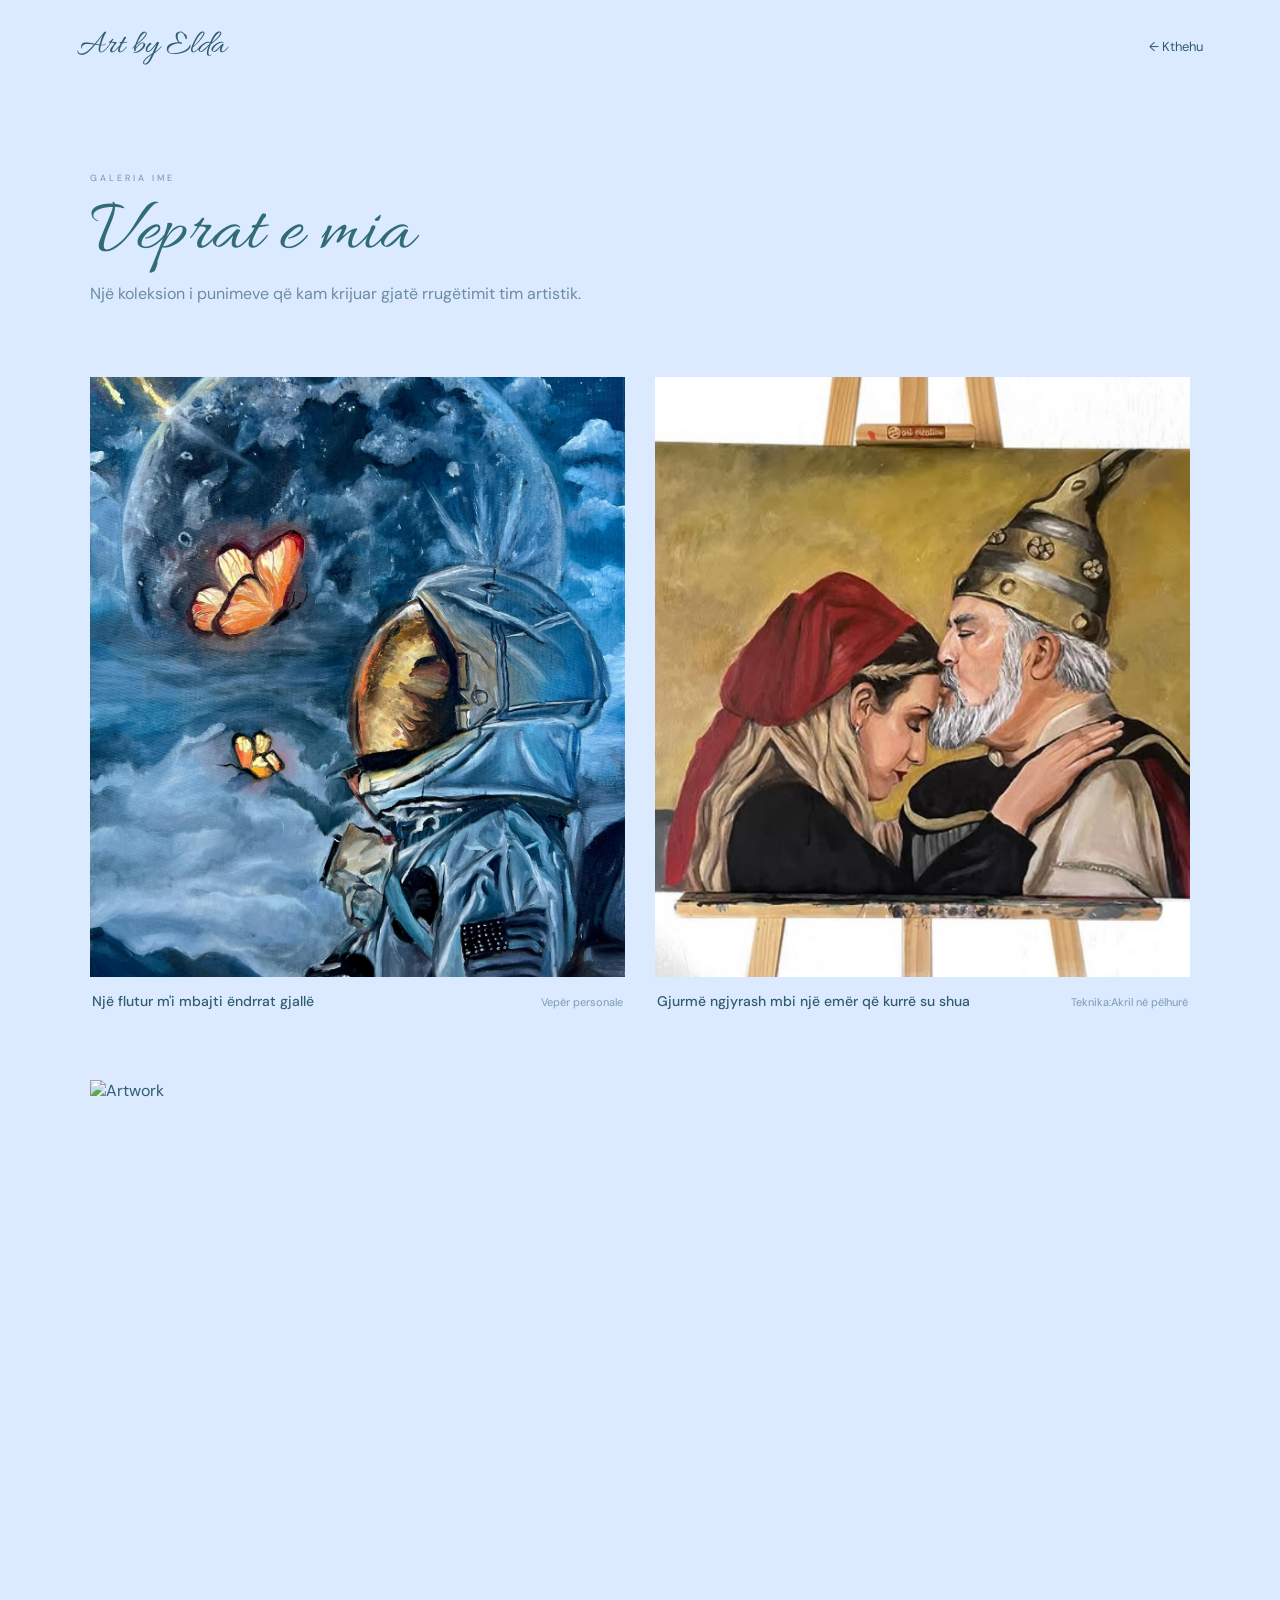
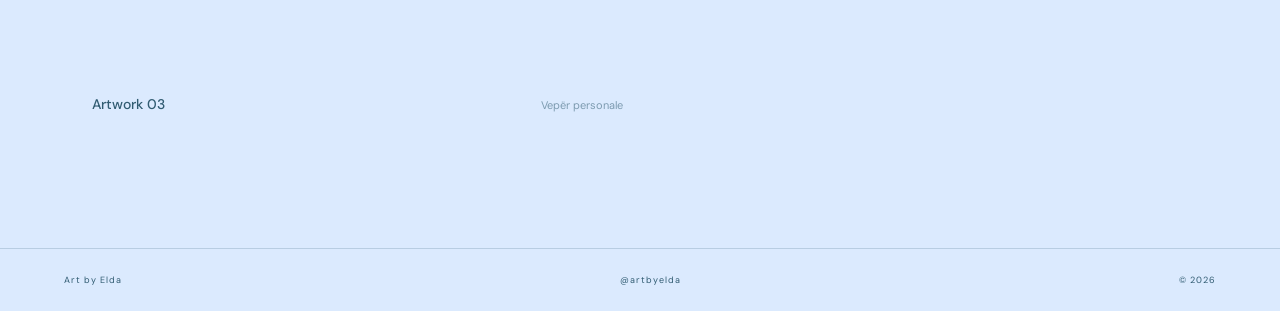
==== gallery.html @ a91b1e2b "Update gallery.html" ====
<!DOCTYPE html>
<html lang="sq">

<head>
    <meta charset="UTF-8">
    <meta name="viewport" content="width=device-width, initial-scale=1.0">

    <title>My Gallery · Art by Elda</title>

    <link rel="stylesheet" href="style.css">

    <link rel="preconnect" href="https://fonts.googleapis.com">
    <link rel="preconnect" href="https://fonts.gstatic.com" crossorigin>

    <link href="https://fonts.googleapis.com/css2?family=Allura&family=DM+Sans:wght@400;500;600&display=swap" rel="stylesheet">
</head>

<body>

<header class="gallery-header">

    <a class="brand" href="index.html">
        Art by Elda
    </a>

    <a class="back-home" href="index.html">
        ← <span data-sq="Kthehu" data-en="Back">Kthehu</span>
    </a>

</header>


<main class="my-gallery">

    <div class="gallery-intro">

        <p class="small-title"
           data-sq="Galeria ime"
           data-en="My gallery">
            Galeria ime
        </p>

        <h1>
            <span data-sq="Veprat e mia"
                  data-en="My artwork">
                Veprat e mia
            </span>
        </h1>

        <p
            data-sq="Një koleksion i punimeve që kam krijuar gjatë rrugëtimit tim artistik."
            data-en="A collection of artworks I've created throughout my artistic journey.">
            Një koleksion i punimeve që kam krijuar gjatë rrugëtimit tim artistik.
        </p>

    </div>


    <div class="gallery-grid">


        <!-- Një flutur m'i mbajti ëndrrat gjallë -->

        <div class="gallery-piece">

            <img
                src="IMG_8285.jpeg"
                alt="Artwork">

            <div class="gallery-piece-info">
                <h3> Një flutur m'i mbajti ëndrrat gjallë </h3>

                <span
                    data-sq="Teknika:Vaj në pëlhurë"
                    data-en="Technique:Oil on canvas">
                    Vepër personale
                </span>
            </div>

        </div>


        <!-- Gjurmë ngjyrash mbi një emër që kurrë su shua -->

        <div class="gallery-piece">

            <img
                src="IMG_8249.jpeg"
                alt="Artwork">

            <div class="gallery-piece-info">
                <h3>Gjurmë ngjyrash mbi një emër që kurrë su shua</h3>

                <span
                    data-sq="Teknika:Akril në Pëlhurë"
                    data-en="Technique:Acrylic on canvas">
                    Teknika:Akril në pëlhurë
                </span>
            </div>

        </div>


        <!-- GALLERY ARTWORK 3 -->

        <div class="gallery-piece">

            <img
                src="GALLERY_03.jpeg"
                alt="Artwork">

            <div class="gallery-piece-info">
                <h3>Artwork 03</h3>

                <span
                    data-sq="Vepër personale"
                    data-en="Personal artwork">
                    Vepër personale
                </span>
            </div>

        </div>


    </div>

</main>


<footer>

    <span>Art by Elda</span>

    <a
        href="https://www.instagram.com/artbyelda/"
        target="_blank"
        rel="noopener noreferrer">
        @artbyelda
    </a>

    <span>© 2026</span>

</footer>


<script src="script.js"></script>

</body>
</html>
---- style.css ----
* {
    box-sizing: border-box;
}

html {
    scroll-behavior: smooth;
}

body {
    margin: 0;
    background: #dbeafe;
    color: #315c72;
    font-family: "DM Sans", sans-serif;
}


/* TOP */

.hero {
    min-height: 100vh;
    padding: 20px 5vw;
}

.topbar {
    position: sticky;
    top: 15px;
    z-index: 20;

    display: grid;
    grid-template-columns: 1fr auto 1fr;

    align-items: center;

    padding: 10px 15px;

    background: rgba(219, 234, 254, 0.78);
    backdrop-filter: blur(15px);
}

.brand {
    color: #315c72;
    text-decoration: none;

    font-family: "Allura", cursive;
    font-size: 34px;
}

nav {
    display: flex;
    gap: 28px;
}

nav a {
    color: #315c72;
    text-decoration: none;

    text-transform: uppercase;
    font-size: 9px;
    letter-spacing: 2px;
}

.language {
    justify-self: end;

    display: flex;
    gap: 4px;

    font-size: 9px;
}

.language button {
    border: 0;
    background: none;

    color: #315c72;

    cursor: pointer;
    opacity: 0.35;
}

.language button.active {
    opacity: 1;
    font-weight: 600;
}


/* HERO */

.hero-content {
    height: calc(100vh - 70px);

    display: flex;
    flex-direction: column;

    align-items: center;
    justify-content: center;

    text-align: center;
}

.hero-content p {
    margin: 0 0 25px;

    text-transform: uppercase;
    letter-spacing: 4px;

    font-size: 9px;
    opacity: 0.6;
}

h1 {
    margin: 0;

    font-family: "Allura", cursive;
    font-weight: 400;

    font-size: clamp(90px, 16vw, 180px);
    line-height: 0.8;

    color: #316c72;
}

      .discover {
    margin-top: 50px;

    color: #315c72;
    text-decoration: none;

    text-transform: uppercase;
    letter-spacing: 2px;

    font-size: 9px;

    border-bottom: 1px solid #315c72;
    padding-bottom: 7px;

    transition: transform 0.3s ease;
}

.discover:hover {
    transform: translateX(8px);
}

    color: #315c72;
    text-decoration: none;

    text-transform: uppercase;
    letter-spacing: 2px;

    font-size: 9px;

    border-bottom: 1px solid #315c72;
    padding-bottom: 7px;
}


/* CUSTOM */

.custom {
    min-height: 70vh;

    display: flex;
    justify-content: center;
    align-items: center;

    padding: 100px 25px;

    background: #c9e3f5;

    text-align: center;
}

.custom-inner {
    max-width: 750px;
}

.small-title {
    margin: 0 0 20px;

    text-transform: uppercase;
    letter-spacing: 3px;

    font-size: 9px;

    opacity: 0.6;
}

.custom h2,
.about h2 {
    margin: 0 0 30px;

    font-size: clamp(60px, 8vw, 105px);

    font-weight: 400;
    line-height: 0.85;

    letter-spacing: -4px;
}

.custom h2 span,
.custom h2 em,
.about h2 span,
.about h2 em {
    font-family: "Allura", cursive;
    font-style: normal;
}

.custom-text {
    max-width: 500px;

    margin: auto;

    line-height: 1.8;
    font-size: 14px;

    opacity: 0.75;
}

.instagram-button {
    display: inline-block;

    margin-top: 30px;

    padding: 15px 28px;

    border-radius: 30px;

    background: #315c72;
    color: #dbeafe;

    text-decoration: none;

    text-transform: uppercase;
    letter-spacing: 2px;

    font-size: 9px;

    transition: transform 0.3s;
}

.instagram-button:hover {
    transform: translateY(-3px);
}


/* WORKS */

.works {
    padding: 130px 5vw;
}

.works-heading {
    margin-bottom: 60px;
}

.works-heading h2 {
    margin: 0;

    font-size: clamp(50px, 7vw, 85px);

    font-weight: 400;
    letter-spacing: -4px;
}

.gallery {
    display: grid;

    grid-template-columns: repeat(2, minmax(0, 1fr));

    gap: 70px 35px;
}

.art-card {
    min-width: 0;
}

.image-wrap {
    position: relative;

    width: 100%;
    height: 520px;

    display: flex;
    align-items: center;
    justify-content: center;

    overflow: hidden;

    background: rgba(255, 255, 255, 0.22);

    cursor: pointer;
}

.image-wrap img {
    width: 100%;
    height: 100%;

    object-fit: contain;

    transition: transform 0.6s ease;
}

.image-wrap:hover img {
    transform: scale(1.025);
}

.view {
    position: absolute;
    inset: 0;

    display: flex;
    align-items: center;
    justify-content: center;

    background: rgba(49, 92, 114, 0.12);

    opacity: 0;

    transition: opacity 0.3s;
}

.view span {
    padding: 12px 20px;

    background: #dbeafe;

    border-radius: 30px;

    text-transform: uppercase;
    letter-spacing: 2px;

    font-size: 9px;
}

.image-wrap:hover .view {
    opacity: 1;
}

.card-info {
    display: flex;
    justify-content: space-between;
    align-items: end;

    padding-top: 17px;
}

.card-info h3 {
    margin: 0 0 5px;

    font-size: 14px;
    font-weight: 500;
}

.card-info span {
    font-size: 13px;
}

.inquire {
    color: #315c72;

    text-decoration: none;

    text-transform: uppercase;
    letter-spacing: 2px;

    font-size: 9px;

    border-bottom: 1px solid #315c72;

    padding-bottom: 5px;
}


/* ABOUT */

.about {
    padding: 140px 10vw;

    display: grid;
    grid-template-columns: 1fr 2fr;

    gap: 80px;

    background: #c9e3f5;
}

.about h2 {
    margin-top: 0;
}

.about > div:last-child p {
    max-width: 600px;

    font-size: 15px;
    line-height: 2;

    opacity: 0.75;
}


/* CONTACT */

.contact {
    padding: 130px 25px;

    text-align: center;

    border-top: 1px solid rgba(49, 92, 114, 0.2);
}

.contact h2 {
    margin: 25px 0;

    font-family: "Allura", cursive;

    font-size: clamp(60px, 8vw, 100px);

    font-weight: 400;
}

.contact a {
    color: #315c72;

    text-decoration: none;

    text-transform: uppercase;

    letter-spacing: 2px;
    font-size: 10px;
}


/* LIGHTBOX */

.lightbox {
    position: fixed;
    inset: 0;

    z-index: 100;

    display: none;

    align-items: center;
    justify-content: center;

    padding: 50px;

    background: rgba(25, 48, 58, 0.96);
}

.lightbox.show {
    display: flex;
}

.lightbox > img {
    max-width: 90%;
    max-height: 78vh;

    object-fit: contain;
}

.close {
    position: absolute;

    top: 20px;
    right: 30px;

    border: 0;
    background: none;

    color: white;

    font-size: 42px;
    font-weight: 200;

    cursor: pointer;
}

.lightbox-info {
    position: absolute;

    bottom: 25px;
    left: 5vw;
    right: 5vw;

    display: flex;
    justify-content: space-between;
    align-items: end;

    color: white;
}

.lightbox-info h3 {
    margin: 0 0 5px;

    font-size: 15px;
    font-weight: 400;
}

.lightbox-info span {
    font-size: 13px;
    opacity: 0.7;
}

.lightbox-info a {
    color: white;

    text-decoration: none;

    text-transform: uppercase;
    letter-spacing: 2px;

    font-size: 9px;

    border-bottom: 1px solid white;

    padding-bottom: 7px;
}


/* FOOTER */

footer {
    padding: 25px 5vw;

    display: flex;
    justify-content: space-between;

    border-top: 1px solid rgba(49, 92, 114, 0.2);

    font-size: 9px;
    letter-spacing: 1px;
}

footer a {
    color: #315c72;
    text-decoration: none;
}


/* MOBILE */

@media (max-width: 700px) {

    .hero {
        padding: 15px 20px;
    }

    .topbar {
        grid-template-columns: 1fr auto;
    }

    nav {
        display: none;
    }

    .brand {
        font-size: 30px;
    }

    .hero-content {
        height: calc(100vh - 60px);
    }

    h1 {
        font-size: 90px;
    }

    .custom {
        min-height: 65vh;
    }

    .works {
        padding: 100px 20px;
    }

    .gallery {
        grid-template-columns: repeat(2, minmax(0, 1fr));

        gap: 40px 12px;
    }

    .image-wrap {
        height: 300px;
    }

    .card-info {
        display: block;
    }

    .inquire {
        display: inline-block;
        margin-top: 12px;
    }

    .about {
        display: block;

        padding: 100px 25px;
    }

    .about-label {
        margin-bottom: 50px;
    }

    .lightbox {
        padding: 20px;
    }

    .lightbox > img {
        max-width: 100%;
        max-height: 72vh;
    }

    .lightbox-info {
        left: 20px;
        right: 20px;
        bottom: 20px;
    }

    footer {
        flex-direction: column;

        align-items: center;

        gap: 12px;
    }
}
/* =========================
   CUSTOM ART PAGE
========================= */

.custom-page {
    min-height: 100vh;
}

.custom-header {
    position: sticky;
    top: 15px;
    z-index: 30;

    margin: 15px 5vw;

    display: flex;
    justify-content: space-between;
    align-items: center;

    padding: 10px 15px;

    background: rgba(219, 234, 254, 0.8);
    backdrop-filter: blur(15px);
}

.custom-hero {
    min-height: 80vh;

    display: flex;
    flex-direction: column;
    justify-content: center;
    align-items: center;

    text-align: center;

    padding: 80px 25px;
}

.custom-hero h1 {
    font-size: clamp(65px, 10vw, 130px);
    line-height: 0.85;
}

.custom-hero h1 span,
.custom-hero h1 em {
    font-family: "Allura", cursive;
    font-style: normal;
    font-weight: 400;
}

.info-section {
    padding: 120px 10vw;

    border-top: 1px solid rgba(49, 92, 114, 0.18);
}

.section-title {
    display: flex;
    align-items: baseline;
    gap: 25px;

    margin-bottom: 65px;
}

.section-title span {
    font-size: 9px;
    letter-spacing: 2px;
    opacity: 0.5;
}

.section-title h2 {
    margin: 0;

    font-family: "Allura", cursive;
    font-size: clamp(55px, 7vw, 90px);
    font-weight: 400;
}

.techniques {
    display: grid;
    grid-template-columns: repeat(3, 1fr);
    gap: 25px;
}

.technique {
    padding: 35px;

    border: 1px solid rgba(49, 92, 114, 0.2);

    transition: transform 0.3s ease,
                background 0.3s ease;
}

.technique:hover {
    transform: translateY(-5px);
    background: rgba(255, 255, 255, 0.2);
}

.technique h3 {
    margin: 0 0 15px;

    font-size: 15px;
    font-weight: 500;
}

.technique p {
    margin: 0;

    font-size: 13px;
    opacity: 0.65;
}

.dimension-list {
    max-width: 900px;
}

.dimension-list div {
    display: flex;
    justify-content: space-between;
    align-items: center;

    padding: 25px 0;

    border-bottom: 1px solid rgba(49, 92, 114, 0.2);
}

.dimension-list span {
    font-size: 13px;
}

.dimension-list strong {
    font-size: 13px;
    font-weight: 500;
}

.order-section {
    min-height: 65vh;

    display: flex;
    flex-direction: column;

    align-items: center;
    justify-content: center;

    text-align: center;

    padding: 100px 25px;

    background: #c9e3f5;
}

.order-section h2 {
    margin: 0 0 25px;

    font-family: "Allura", cursive;

    font-size: clamp(60px, 8vw, 105px);

    font-weight: 400;
}

.order-section > p:not(.small-title) {
    max-width: 550px;

    line-height: 1.8;

    font-size: 14px;

    opacity: 0.7;
}

.thank-you {
    padding: 100px 25px;

    text-align: center;
}

.thank-you h2 {
    margin: 0 0 20px;

    font-family: "Allura", cursive;

    font-size: 70px;
    font-weight: 400;
}

.thank-you a {
    color: #315c72;

    text-decoration: none;

    font-size: 10px;

    text-transform: uppercase;
    letter-spacing: 2px;
}


/* MOBILE */

@media (max-width: 700px) {

    .custom-header {
        margin: 10px 15px;
    }

    .custom-hero {
        min-height: 75vh;
    }

    .custom-hero h1 {
        font-size: 70px;
    }

    .info-section {
        padding: 90px 25px;
    }

    .techniques {
        grid-template-columns: 1fr;
        gap: 15px;
    }

    .technique {
        padding: 28px;
    }

    .section-title {
        margin-bottom: 45px;
    }

    .dimension-list div {
        align-items: flex-start;
        flex-direction: column;
        gap: 8px;
    }

    .order-section {
        min-height: 60vh;
    }

    .thank-you h2 {
        font-size: 60px;
    }
}
.custom-options {
    width: 100%;
    max-width: 900px;
    display: grid;
    grid-template-columns: repeat(3, 1fr);
    gap: 15px;
    margin: 45px 0 30px;
}

.custom-option {
    padding: 25px 15px;
    border-top: 1px solid rgba(49, 92, 114, 0.3);
    border-bottom: 1px solid rgba(49, 92, 114, 0.3);
}

.custom-option h3 {
    margin: 0 0 10px;
    font-size: 14px;
    font-weight: 500;
}

.custom-option p {
    margin: 0;
    font-size: 12px;
    opacity: 0.65;
}

.order-note {
    max-width: 550px;
    font-size: 12px;
    line-height: 1.8;
    opacity: 0.65;
}

@media (max-width: 700px) {
    .custom-options {
        grid-template-columns: 1fr;
        gap: 0;
    }
}
/* MY GALLERY PAGE */

.gallery-header {
    display: flex;
    justify-content: space-between;
    align-items: center;

    padding: 25px 6%;
}

.back-home {
    text-decoration: none;
    color: inherit;
    font-size: 13px;
}


.my-gallery {
    padding: 80px 7% 120px;
}

.gallery-intro {
    max-width: 650px;
    margin-bottom: 70px;
}

.gallery-intro h1 {
    font-family: "Allura", cursive;
    font-size: 75px;
    font-weight: 400;
    margin: 10px 0;
}

.gallery-intro p:last-child {
    max-width: 500px;
    line-height: 1.7;
    opacity: 0.65;
}


.gallery-grid {
    display: grid;
    grid-template-columns: repeat(2, 1fr);
    gap: 55px 30px;
}

.gallery-piece {
    overflow: hidden;
}

.gallery-piece img {
    width: 100%;
    height: 600px;
    object-fit: cover;

    display: block;

    transition: transform 0.5s ease;
}

.gallery-piece:hover img {
    transform: scale(1.025);
}

.gallery-piece-info {
    display: flex;
    justify-content: space-between;
    align-items: baseline;

    padding: 15px 2px;
}

.gallery-piece-info h3 {
    margin: 0;
    font-size: 14px;
    font-weight: 500;
}

.gallery-piece-info span {
    font-size: 11px;
    opacity: 0.55;
}


/* MY GALLERY BUTTON */

.gallery-link {
    text-align: center;
    padding: 100px 20px;
}

.gallery-link h2 {
    font-family: "Allura", cursive;
    font-size: 65px;
    font-weight: 400;
    margin: 5px 0 10px;
}

.gallery-link p:not(.small-title) {
    opacity: 0.6;
    margin-bottom: 30px;
}

.gallery-button {
    display: inline-block;

    padding: 13px 25px;

    border: 1px solid currentColor;

    color: inherit;
    text-decoration: none;

    font-size: 12px;

    transition: all 0.3s ease;
}

.gallery-button:hover {
    transform: translateY(-3px);
}


/* MOBILE */

@media (max-width: 700px) {

    .my-gallery {
        padding: 60px 6% 80px;
    }

    .gallery-intro h1 {
        font-size: 58px;
    }

    .gallery-grid {
        grid-template-columns: 1fr;
        gap: 45px;
    }

    .gallery-piece img {
        height: 500px;
    }

    .gallery-link h2 {
        font-size: 55px;
    }
}
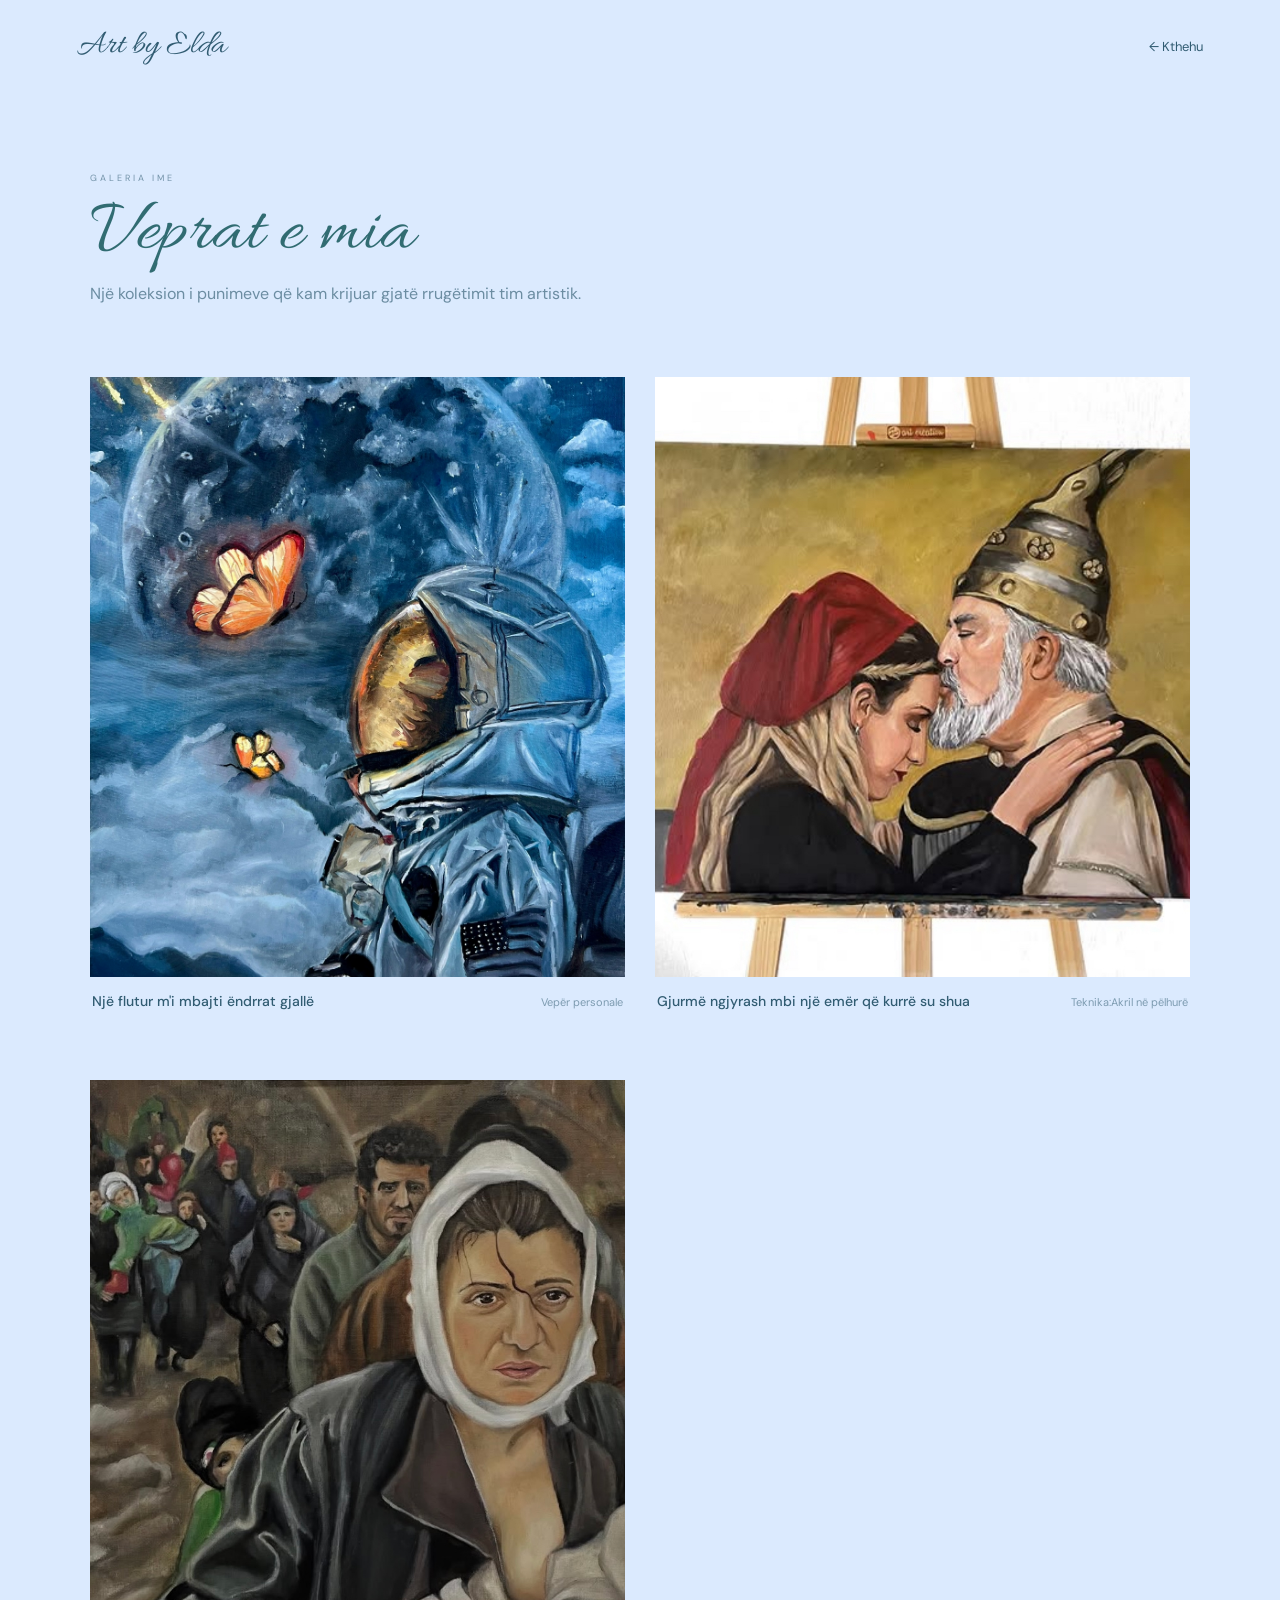
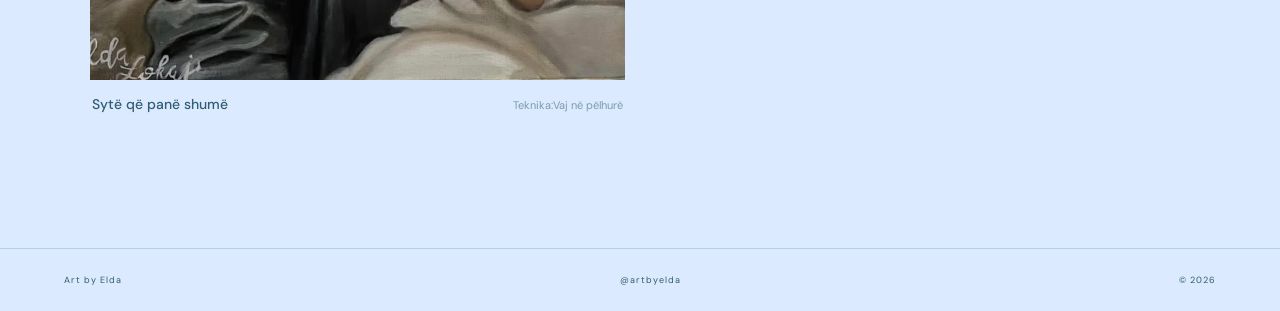
==== commit f2ede356: "Update gallery.html" ====
--- a/gallery.html
+++ b/gallery.html
@@ -101,21 +101,21 @@
         </div>
 
 
-        <!-- GALLERY ARTWORK 3 -->
+        <!-- Sytë që panë shumë -->
 
         <div class="gallery-piece">
 
             <img
-                src="GALLERY_03.jpeg"
+                src="IMG_8251.jpeg"
                 alt="Artwork">
 
             <div class="gallery-piece-info">
-                <h3>Artwork 03</h3>
+                <h3>Sytë që panë shumë</h3>
 
                 <span
-                    data-sq="Vepër personale"
-                    data-en="Personal artwork">
-                    Vepër personale
+                    data-sq="Teknika:Vaj në pëlhurë"
+                    data-en="Technique:Oil in canvas">
+                    Teknika:Vaj në pëlhurë
                 </span>
             </div>
 
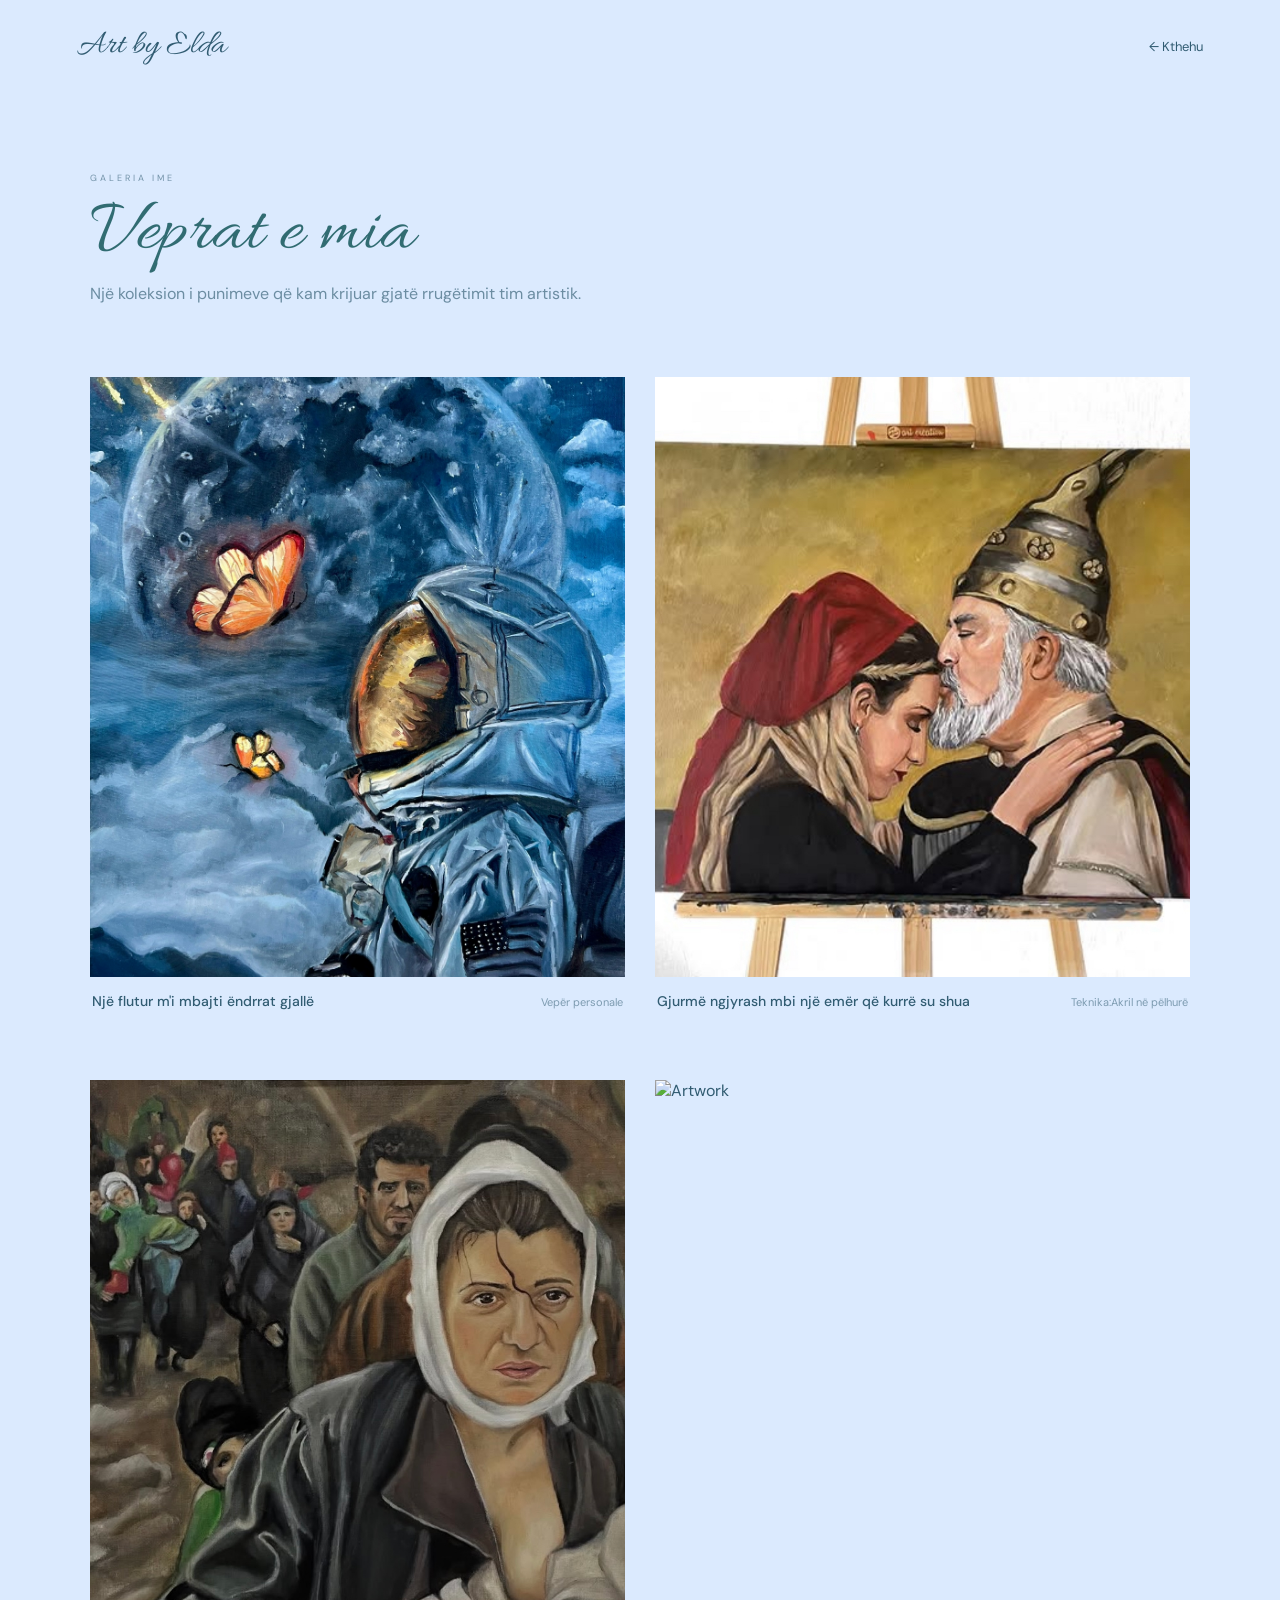
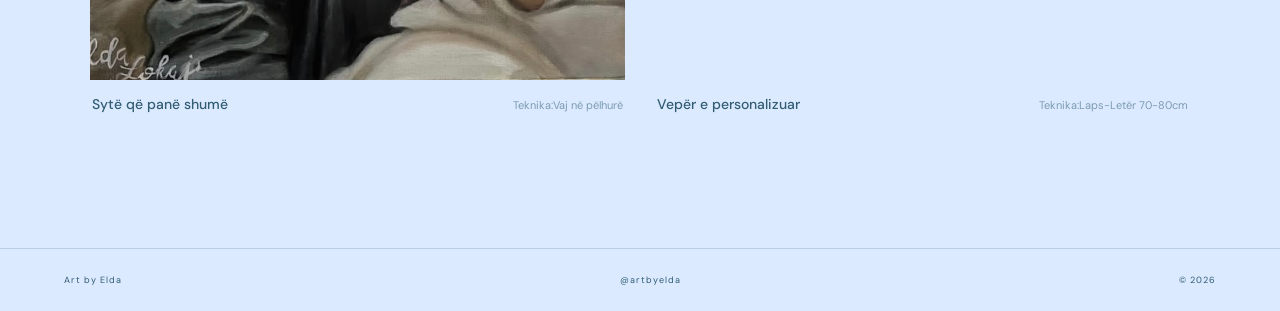
==== commit d0abe82e: "Update gallery.html" ====
--- a/gallery.html
+++ b/gallery.html
@@ -118,11 +118,30 @@
                     Teknika:Vaj në pëlhurë
                 </span>
             </div>
+    
+        </div>
+            <!-- Vepër e personalizuar -->
 
+        <div class="gallery-piece">
+
+            <img
+                src="5A969CB-6167-4909-8EE0-1D4D3ED34751.jpeg"
+                alt="Artwork">
+
+            <div class="gallery-piece-info">
+                <h3>Vepër e personalizuar</h3>
+
+                <span
+                    data-sq="Teknika:Laps-Letër 70-80cm"
+                    data-en="Technique:Pencil 70-80cm">
+                    Teknika:Laps-Letër
+                            70-80cm
+                </span>
+            </div>
         </div>
 
 
-    </div>
+
 
 </main>
 
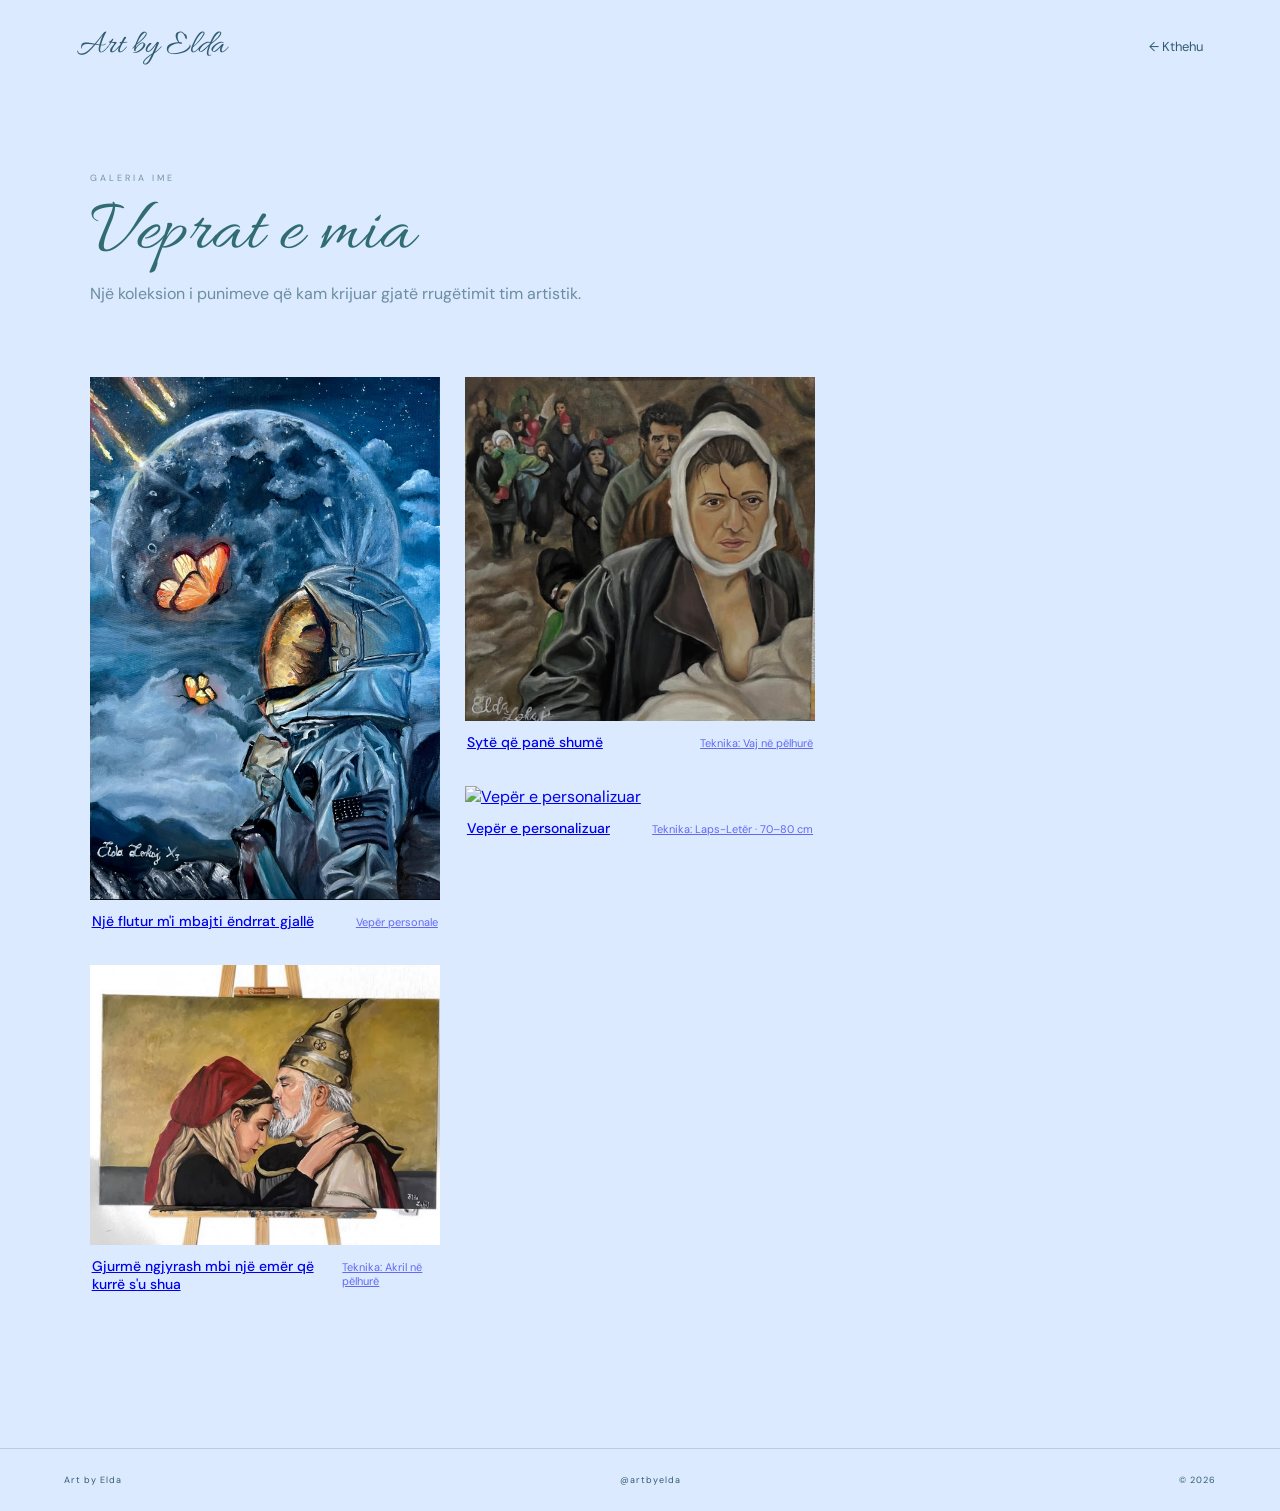
==== commit 29a34f0f: "Update gallery.html" ====
--- a/gallery.html
+++ b/gallery.html
@@ -61,84 +61,98 @@
 
         <!-- Një flutur m'i mbajti ëndrrat gjallë -->
 
-        <div class="gallery-piece">
+       <a class="gallery-piece" href="IMG_8285.jpeg" target="_blank">
 
-            <img
-                src="IMG_8285.jpeg"
-                alt="Artwork">
+    <img
+        src="IMG_8285.jpeg"
+        alt="Një flutur m'i mbajti ëndrrat gjallë">
 
-            <div class="gallery-piece-info">
-                <h3> Një flutur m'i mbajti ëndrrat gjallë </h3>
+    <div class="gallery-piece-info">
 
-                <span
-                    data-sq="Teknika:Vaj në pëlhurë"
-                    data-en="Technique:Oil on canvas">
-                    Vepër personale
-                </span>
-            </div>
+        <h3>Një flutur m'i mbajti ëndrrat gjallë</h3>
 
-        </div>
+        <span
+            data-sq="Teknika: Vaj në pëlhurë"
+            data-en="Technique: Oil on canvas">
+            Vepër personale
+        </span>
+
+    </div>
+
+</a>
 
 
         <!-- Gjurmë ngjyrash mbi një emër që kurrë su shua -->
 
-        <div class="gallery-piece">
+      <a class="gallery-piece" href="IMG_8249.jpeg" target="_blank">
 
-            <img
-                src="IMG_8249.jpeg"
-                alt="Artwork">
+    <img
+        src="IMG_8249.jpeg"
+        alt="Gjurmë ngjyrash mbi një emër që kurrë s'u shua">
 
-            <div class="gallery-piece-info">
-                <h3>Gjurmë ngjyrash mbi një emër që kurrë su shua</h3>
+    <div class="gallery-piece-info">
 
-                <span
-                    data-sq="Teknika:Akril në Pëlhurë"
-                    data-en="Technique:Acrylic on canvas">
-                    Teknika:Akril në pëlhurë
-                </span>
-            </div>
+        <h3>Gjurmë ngjyrash mbi një emër që kurrë s'u shua</h3>
 
-        </div>
+        <span
+            data-sq="Teknika: Akril në pëlhurë"
+            data-en="Technique: Acrylic on canvas">
+            Teknika: Akril në pëlhurë
+        </span>
+
+    </div>
+
+</a>
 
 
         <!-- Sytë që panë shumë -->
 
-        <div class="gallery-piece">
+        <a class="gallery-piece"
+   href="IMG_8251.jpeg"
+   target="_blank"
+   rel="noopener noreferrer">
 
-            <img
-                src="IMG_8251.jpeg"
-                alt="Artwork">
+    <img
+        src="IMG_8251.jpeg"
+        alt="Sytë që panë shumë">
 
-            <div class="gallery-piece-info">
-                <h3>Sytë që panë shumë</h3>
+    <div class="gallery-piece-info">
 
-                <span
-                    data-sq="Teknika:Vaj në pëlhurë"
-                    data-en="Technique:Oil in canvas">
-                    Teknika:Vaj në pëlhurë
-                </span>
-            </div>
-    
-        </div>
+        <h3>Sytë që panë shumë</h3>
+
+        <span
+            data-sq="Teknika: Vaj në pëlhurë"
+            data-en="Technique: Oil on canvas">
+            Teknika: Vaj në pëlhurë
+        </span>
+
+    </div>
+
+</a>
             <!-- Vepër e personalizuar -->
 
-        <div class="gallery-piece">
+      <a class="gallery-piece"
+   href="5A969CB-6167-4909-8EE0-1D4D3ED34751.jpeg"
+   target="_blank"
+   rel="noopener noreferrer">
 
-            <img
-                src="5A969CB-6167-4909-8EE0-1D4D3ED34751.jpeg"
-                alt="Artwork">
+    <img
+        src="5A969CB-6167-4909-8EE0-1D4D3ED34751.jpeg"
+        alt="Vepër e personalizuar">
 
-            <div class="gallery-piece-info">
-                <h3>Vepër e personalizuar</h3>
+    <div class="gallery-piece-info">
 
-                <span
-                    data-sq="Teknika:Laps-Letër 70-80cm"
-                    data-en="Technique:Pencil 70-80cm">
-                    Teknika:Laps-Letër
-                            70-80cm
-                </span>
-            </div>
-        </div>
+        <h3>Vepër e personalizuar</h3>
+
+        <span
+            data-sq="Teknika: Laps-Letër · 70–80 cm"
+            data-en="Technique: Pencil on paper · 70–80 cm">
+            Teknika: Laps-Letër · 70–80 cm
+        </span>
+
+    </div>
+
+</a>
 
 
 
--- a/style.css
+++ b/style.css
@@ -911,13 +911,14 @@
         gap: 0;
     }
 }
-/* MY GALLERY PAGE */
+/* =========================
+   MY GALLERY PAGE
+========================= */
 
 .gallery-header {
     display: flex;
     justify-content: space-between;
     align-items: center;
-
     padding: 25px 6%;
 }
 
@@ -926,7 +927,6 @@
     color: inherit;
     font-size: 13px;
 }
-
 
 .my-gallery {
     padding: 80px 7% 120px;
@@ -951,36 +951,38 @@
 }
 
 
+/* GALLERY */
+
 .gallery-grid {
-    display: grid;
-    grid-template-columns: repeat(2, 1fr);
-    gap: 55px 30px;
+    column-count: 3;
+    column-gap: 25px;
 }
 
 .gallery-piece {
-    overflow: hidden;
+    width: 100%;
+    display: inline-block;
+    break-inside: avoid;
+    margin-bottom: 30px;
 }
 
 .gallery-piece img {
+    display: block;
     width: 100%;
-    height: 600px;
-    object-fit: cover;
-
-    display: block;
-
+    height: auto;
+    max-height: none;
+    object-fit: contain;
     transition: transform 0.5s ease;
 }
 
 .gallery-piece:hover img {
-    transform: scale(1.025);
+    transform: scale(1.015);
 }
 
 .gallery-piece-info {
     display: flex;
     justify-content: space-between;
     align-items: baseline;
-
-    padding: 15px 2px;
+    padding: 12px 2px 5px;
 }
 
 .gallery-piece-info h3 {
@@ -1016,16 +1018,11 @@
 
 .gallery-button {
     display: inline-block;
-
     padding: 13px 25px;
-
     border: 1px solid currentColor;
-
     color: inherit;
     text-decoration: none;
-
     font-size: 12px;
-
     transition: all 0.3s ease;
 }
 
@@ -1047,17 +1044,28 @@
     }
 
     .gallery-grid {
-        grid-template-columns: 1fr;
-        gap: 45px;
-    }
-
-    .gallery-piece img {
-        height: 500px;
+        column-count: 2;
+        column-gap: 12px;
+    }
+
+    .gallery-piece {
+        margin-bottom: 18px;
+    }
+
+    .gallery-piece-info {
+        display: block;
+        padding-top: 8px;
+    }
+
+    .gallery-piece-info h3 {
+        margin-bottom: 4px;
+    }
+
+    .gallery-piece-info span {
+        font-size: 10px;
     }
 
     .gallery-link h2 {
         font-size: 55px;
     }
 }
-
-
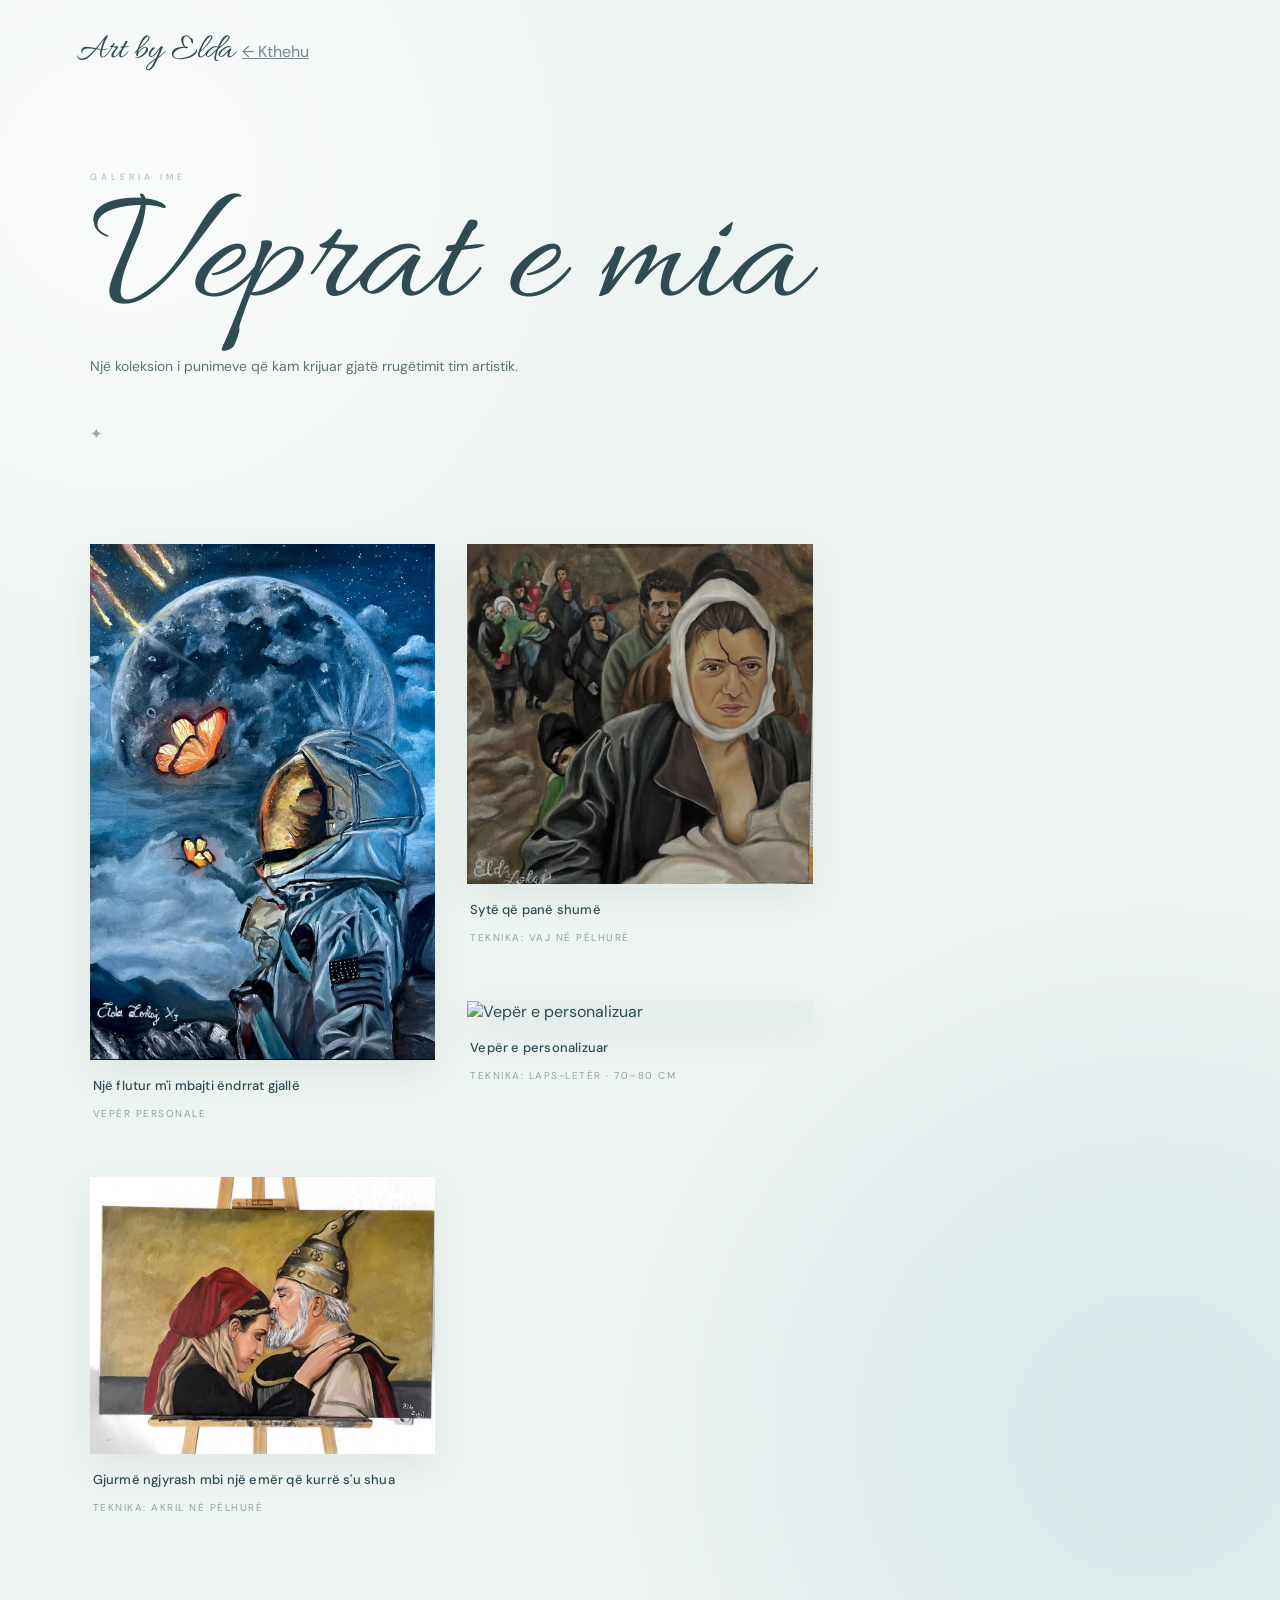
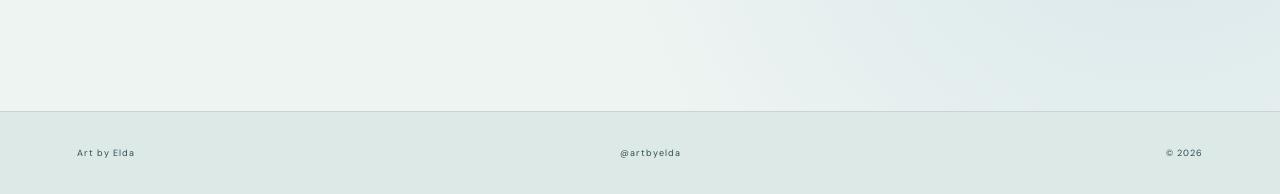
==== commit e3f8b6b1: "Update gallery.html" ====
--- a/gallery.html
+++ b/gallery.html
@@ -137,7 +137,7 @@
    rel="noopener noreferrer">
 
     <img
-        src="5A969CB-6167-4909-8EE0-1D4D3ED34751.jpeg"
+        src="5A9696CB-6167-4909-8EE0-1D4D3ED34751.jpeg"
         alt="Vepër e personalizuar">
 
     <div class="gallery-piece-info">
--- a/style.css
+++ b/style.css
@@ -911,47 +911,7 @@
         gap: 0;
     }
 }
-/* =========================
-   MY GALLERY PAGE
-========================= */
-
-.gallery-header {
-    display: flex;
-    justify-content: space-between;
-    align-items: center;
-    padding: 25px 6%;
-}
-
-.back-home {
-    text-decoration: none;
-    color: inherit;
-    font-size: 13px;
-}
-
-.my-gallery {
-    padding: 80px 7% 120px;
-}
-
-.gallery-intro {
-    max-width: 650px;
-    margin-bottom: 70px;
-}
-
-.gallery-intro h1 {
-    font-family: "Allura", cursive;
-    font-size: 75px;
-    font-weight: 400;
-    margin: 10px 0;
-}
-
-.gallery-intro p:last-child {
-    max-width: 500px;
-    line-height: 1.7;
-    opacity: 0.65;
-}
-
-
-/* GALLERY */
+/* MY GALLERY PAGE */
 
 .gallery-grid {
     column-count: 3;
@@ -959,34 +919,27 @@
 }
 
 .gallery-piece {
+    display: inline-block;
     width: 100%;
-    display: inline-block;
+    margin-bottom: 25px;
     break-inside: avoid;
-    margin-bottom: 30px;
+    color: inherit;
+    text-decoration: none;
 }
 
 .gallery-piece img {
-    display: block;
     width: 100%;
     height: auto;
-    max-height: none;
+    display: block;
     object-fit: contain;
-    transition: transform 0.5s ease;
-}
-
-.gallery-piece:hover img {
-    transform: scale(1.015);
 }
 
 .gallery-piece-info {
-    display: flex;
-    justify-content: space-between;
-    align-items: baseline;
-    padding: 12px 2px 5px;
+    padding: 10px 2px;
 }
 
 .gallery-piece-info h3 {
-    margin: 0;
+    margin: 0 0 5px;
     font-size: 14px;
     font-weight: 500;
 }
@@ -996,76 +949,282 @@
     opacity: 0.55;
 }
 
-
-/* MY GALLERY BUTTON */
-
-.gallery-link {
-    text-align: center;
-    padding: 100px 20px;
-}
-
-.gallery-link h2 {
-    font-family: "Allura", cursive;
-    font-size: 65px;
-    font-weight: 400;
-    margin: 5px 0 10px;
-}
-
-.gallery-link p:not(.small-title) {
-    opacity: 0.6;
-    margin-bottom: 30px;
-}
-
-.gallery-button {
-    display: inline-block;
-    padding: 13px 25px;
-    border: 1px solid currentColor;
-    color: inherit;
-    text-decoration: none;
-    font-size: 12px;
-    transition: all 0.3s ease;
-}
-
-.gallery-button:hover {
-    transform: translateY(-3px);
-}
-
-
-/* MOBILE */
-
 @media (max-width: 700px) {
-
-    .my-gallery {
-        padding: 60px 6% 80px;
-    }
-
-    .gallery-intro h1 {
-        font-size: 58px;
-    }
 
     .gallery-grid {
         column-count: 2;
         column-gap: 12px;
     }
 
+}
+/* ================================
+   ELDA'S ART GALLERY — AESTHETIC
+================================ */
+
+body {
+    background:
+        radial-gradient(circle at 10% 10%, rgba(255,255,255,.65), transparent 28%),
+        radial-gradient(circle at 90% 80%, rgba(173,205,220,.35), transparent 30%),
+        #eef4f2;
+
+    color: #304b52;
+}
+
+
+/* HEADER */
+
+.gallery-header {
+    padding: 28px 6%;
+    position: relative;
+    z-index: 10;
+}
+
+.gallery-header .brand {
+    font-size: 36px;
+    color: #304b52;
+}
+
+.back-home {
+    color: #304b52;
+    opacity: .65;
+    transition: .3s ease;
+}
+
+.back-home:hover {
+    opacity: 1;
+    transform: translateX(-4px);
+}
+
+
+/* INTRO */
+
+.my-gallery {
+    padding: 70px 7% 140px;
+}
+
+.gallery-intro {
+    max-width: 850px;
+    margin-bottom: 100px;
+}
+
+.gallery-intro .small-title {
+    color: #6f8b91;
+    letter-spacing: 4px;
+}
+
+.gallery-intro h1 {
+    margin: 5px 0 25px;
+
+    font-family: "Allura", cursive;
+    font-size: clamp(85px, 13vw, 170px);
+    line-height: .75;
+
+    color: #304b52;
+}
+
+.gallery-intro p:last-child {
+    max-width: 470px;
+
+    font-size: 14px;
+    line-height: 1.9;
+
+    color: #5d7378;
+}
+
+
+/* LITTLE DECORATIVE LINE */
+
+.gallery-intro::after {
+    content: "✦";
+
+    display: block;
+
+    margin-top: 45px;
+
+    font-size: 15px;
+    color: #91aeb2;
+}
+
+
+/* GALLERY */
+
+.gallery-grid {
+    column-count: 3;
+    column-gap: 32px;
+}
+
+
+/* ARTWORK */
+
+.gallery-piece {
+    display: inline-block;
+
+    width: 100%;
+
+    margin: 0 0 55px;
+
+    break-inside: avoid;
+
+    color: inherit;
+    text-decoration: none;
+
+    position: relative;
+}
+
+
+/* IMAGE */
+
+.gallery-piece img {
+    display: block;
+
+    width: 100%;
+    height: auto;
+
+    object-fit: contain;
+
+    background: #e5eeeb;
+
+    transition:
+        transform .6s cubic-bezier(.2,.7,.2,1),
+        box-shadow .6s ease;
+
+    box-shadow:
+        0 12px 35px rgba(48,75,82,.08);
+}
+
+
+/* HOVER */
+
+.gallery-piece:hover img {
+    transform: translateY(-7px) scale(1.012);
+
+    box-shadow:
+        0 25px 55px rgba(48,75,82,.15);
+}
+
+
+/* TEXT UNDER ART */
+
+.gallery-piece-info {
+    padding: 17px 3px 0;
+
+    display: block;
+}
+
+.gallery-piece-info h3 {
+    margin: 0 0 7px;
+
+    font-family: "DM Sans", sans-serif;
+
+    font-size: 13px;
+    font-weight: 500;
+
+    letter-spacing: .2px;
+
+    color: #304b52;
+}
+
+.gallery-piece-info span {
+    font-size: 10px;
+
+    letter-spacing: 1.5px;
+
+    text-transform: uppercase;
+
+    color: #789096;
+
+    opacity: .8;
+}
+
+
+/* NUMBER / ARTISTIC DETAIL */
+
+.gallery-piece::before {
+    content: "ARTWORK";
+
+    display: block;
+
+    position: absolute;
+
+    top: -24px;
+    left: 0;
+
+    font-size: 8px;
+    letter-spacing: 3px;
+
+    color: #91aeb2;
+
+    opacity: 0;
+
+    transition: opacity .3s ease;
+}
+
+.gallery-piece:hover::before {
+    opacity: 1;
+}
+
+
+/* FOOTER */
+
+footer {
+    background: #dce9e6;
+
+    color: #304b52;
+
+    border-top: 1px solid rgba(48,75,82,.12);
+
+    padding: 35px 6%;
+}
+
+footer a {
+    color: #304b52;
+}
+
+
+/* PHONE */
+
+@media (max-width: 700px) {
+
+    .gallery-header {
+        padding: 22px 20px;
+    }
+
+    .my-gallery {
+        padding: 55px 20px 90px;
+    }
+
+    .gallery-intro {
+        margin-bottom: 80px;
+    }
+
+    .gallery-intro h1 {
+        font-size: 78px;
+    }
+
+    .gallery-grid {
+        column-count: 2;
+        column-gap: 14px;
+    }
+
     .gallery-piece {
-        margin-bottom: 18px;
+        margin-bottom: 32px;
     }
 
     .gallery-piece-info {
-        display: block;
-        padding-top: 8px;
+        padding-top: 9px;
     }
 
     .gallery-piece-info h3 {
-        margin-bottom: 4px;
+        font-size: 11px;
+        line-height: 1.4;
     }
 
     .gallery-piece-info span {
-        font-size: 10px;
-    }
-
-    .gallery-link h2 {
-        font-size: 55px;
-    }
-}
+        font-size: 8px;
+        letter-spacing: 1px;
+    }
+
+    .gallery-piece::before {
+        display: none;
+    }
+}
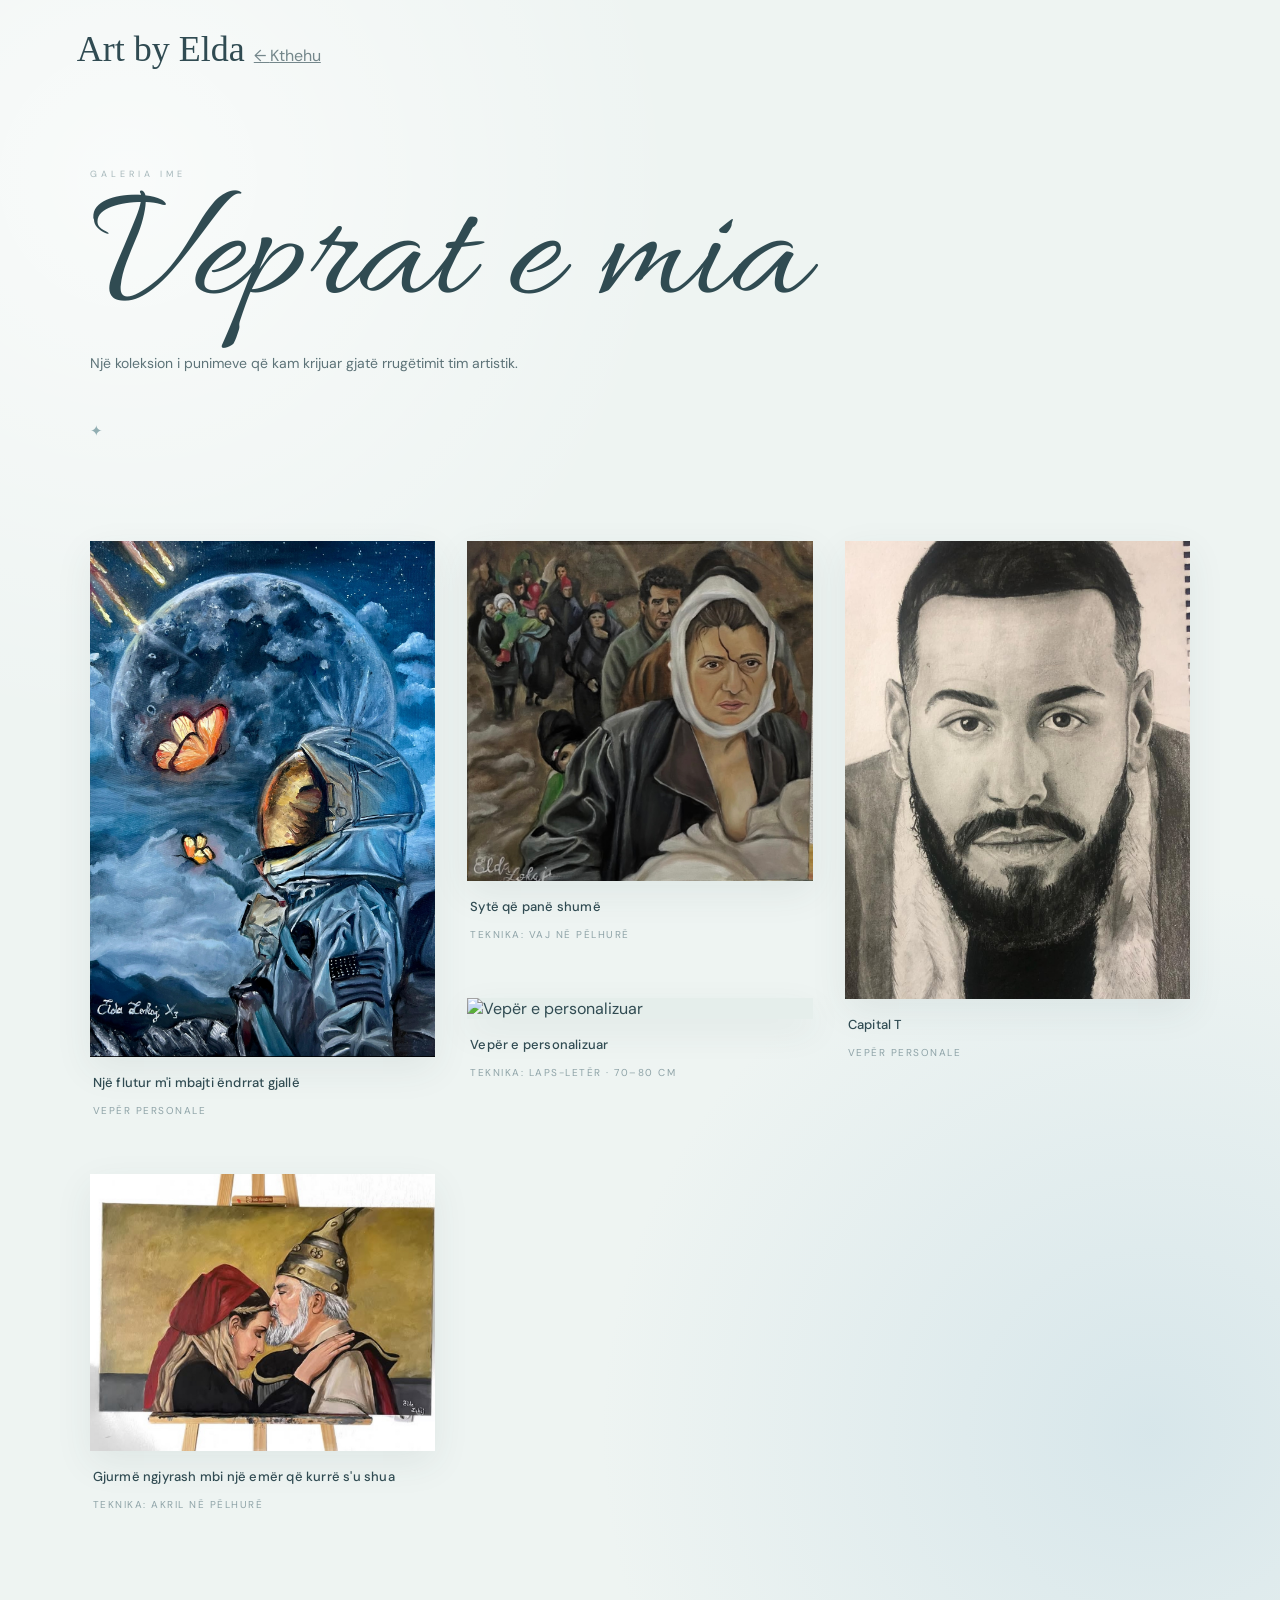
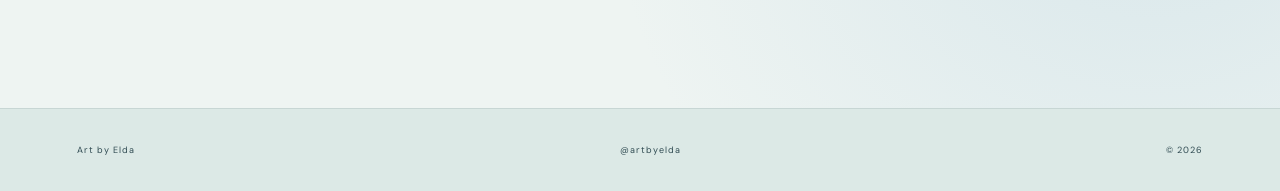
==== commit 17ba935c: "Update gallery.html" ====
--- a/gallery.html
+++ b/gallery.html
@@ -153,6 +153,28 @@
     </div>
 
 </a>
+        <!-- Capital T -->
+
+       <a class="gallery-piece" href="IMG_8257.jpeg" target="_blank">
+
+    <img
+        src="IMG_8257.jpeg"
+        alt="Capital T">
+
+    <div class="gallery-piece-info">
+
+        <h3>Capital T</h3>
+
+        <span
+            data-sq="Teknika: Laps-Letër"
+            data-en="Technique: Pencil">
+            Vepër personale
+        </span>
+
+    </div>
+
+</a>
+
 
 
 
--- a/style.css
+++ b/style.css
@@ -14,6 +14,7 @@
 }
 
 
+
 /* TOP */
 
 .hero {
@@ -41,7 +42,7 @@
     color: #315c72;
     text-decoration: none;
 
-    font-family: "Allura", cursive;
+    font-family: "Allura", bold;
     font-size: 34px;
 }
 
@@ -111,7 +112,8 @@
 h1 {
     margin: 0;
 
-    font-family: "Allura", cursive;
+    font-family: "Allura", cursive; 
+
     font-weight: 400;
 
     font-size: clamp(90px, 16vw, 180px);
@@ -201,7 +203,7 @@
 .custom h2 em,
 .about h2 span,
 .about h2 em {
-    font-family: "Allura", cursive;
+    font-family: "Allura", sans-comic;
     font-style: normal;
 }
 
@@ -411,7 +413,7 @@
 .contact h2 {
     margin: 25px 0;
 
-    font-family: "Allura", cursive;
+    font-family: "Allura",sans-comic;
 
     font-size: clamp(60px, 8vw, 100px);
 
@@ -1228,3 +1230,98 @@
         display: none;
     }
 }
+h2,
+h3,
+.brand,
+.works-heading h2 {
+    font-family: "Cormorant Garamond", serif;
+}
+
+.custom h2 span,
+.custom h2 em,
+.about h2 span,
+.about h2 em,
+.contact h2 {
+    font-family: "Allura", cursive;
+}
+
+
+h1 {
+    font-weight: 500;
+}
+
+h2 {
+    font-weight: 500;
+}
+.gallery-button {
+    display: inline-flex;
+    align-items: center;
+    gap: 18px;
+
+    padding: 16px 24px;
+
+    background: #315c72;
+    color: #dbeafe;
+
+    text-decoration: none;
+
+    font-family: "DM Sans", sans-serif;
+    font-size: 10px;
+    letter-spacing: 2.5px;
+    text-transform: uppercase;
+
+    border-radius: 2px;
+
+    transition: all 0.35s ease;
+}
+
+.gallery-button::after {
+    content: "↗";
+    font-size: 16px;
+    transition: transform 0.35s ease;
+}
+
+.gallery-button:hover {
+    transform: translateY(-4px);
+    padding-left: 28px;
+    padding-right: 28px;
+}
+
+.gallery-button:hover::after {
+    transform: translate(4px, -4px);
+}
+/* =========================
+   SALE PRICES
+========================= */
+
+.price {
+    display: flex;
+    align-items: center;
+    gap: 8px;
+    margin-top: 5px;
+}
+
+.old-price {
+    font-size: 12px;
+    text-decoration: line-through;
+    opacity: 0.4;
+}
+
+.sale-price {
+    font-size: 14px;
+    font-weight: 600;
+}
+
+.sale-badge {
+    display: inline-block;
+    padding: 4px 6px;
+
+    background: #315c72;
+    color: #dbeafe;
+
+    font-size: 7px;
+    letter-spacing: 1px;
+    line-height: 1;
+
+    border-radius: 2px;
+}
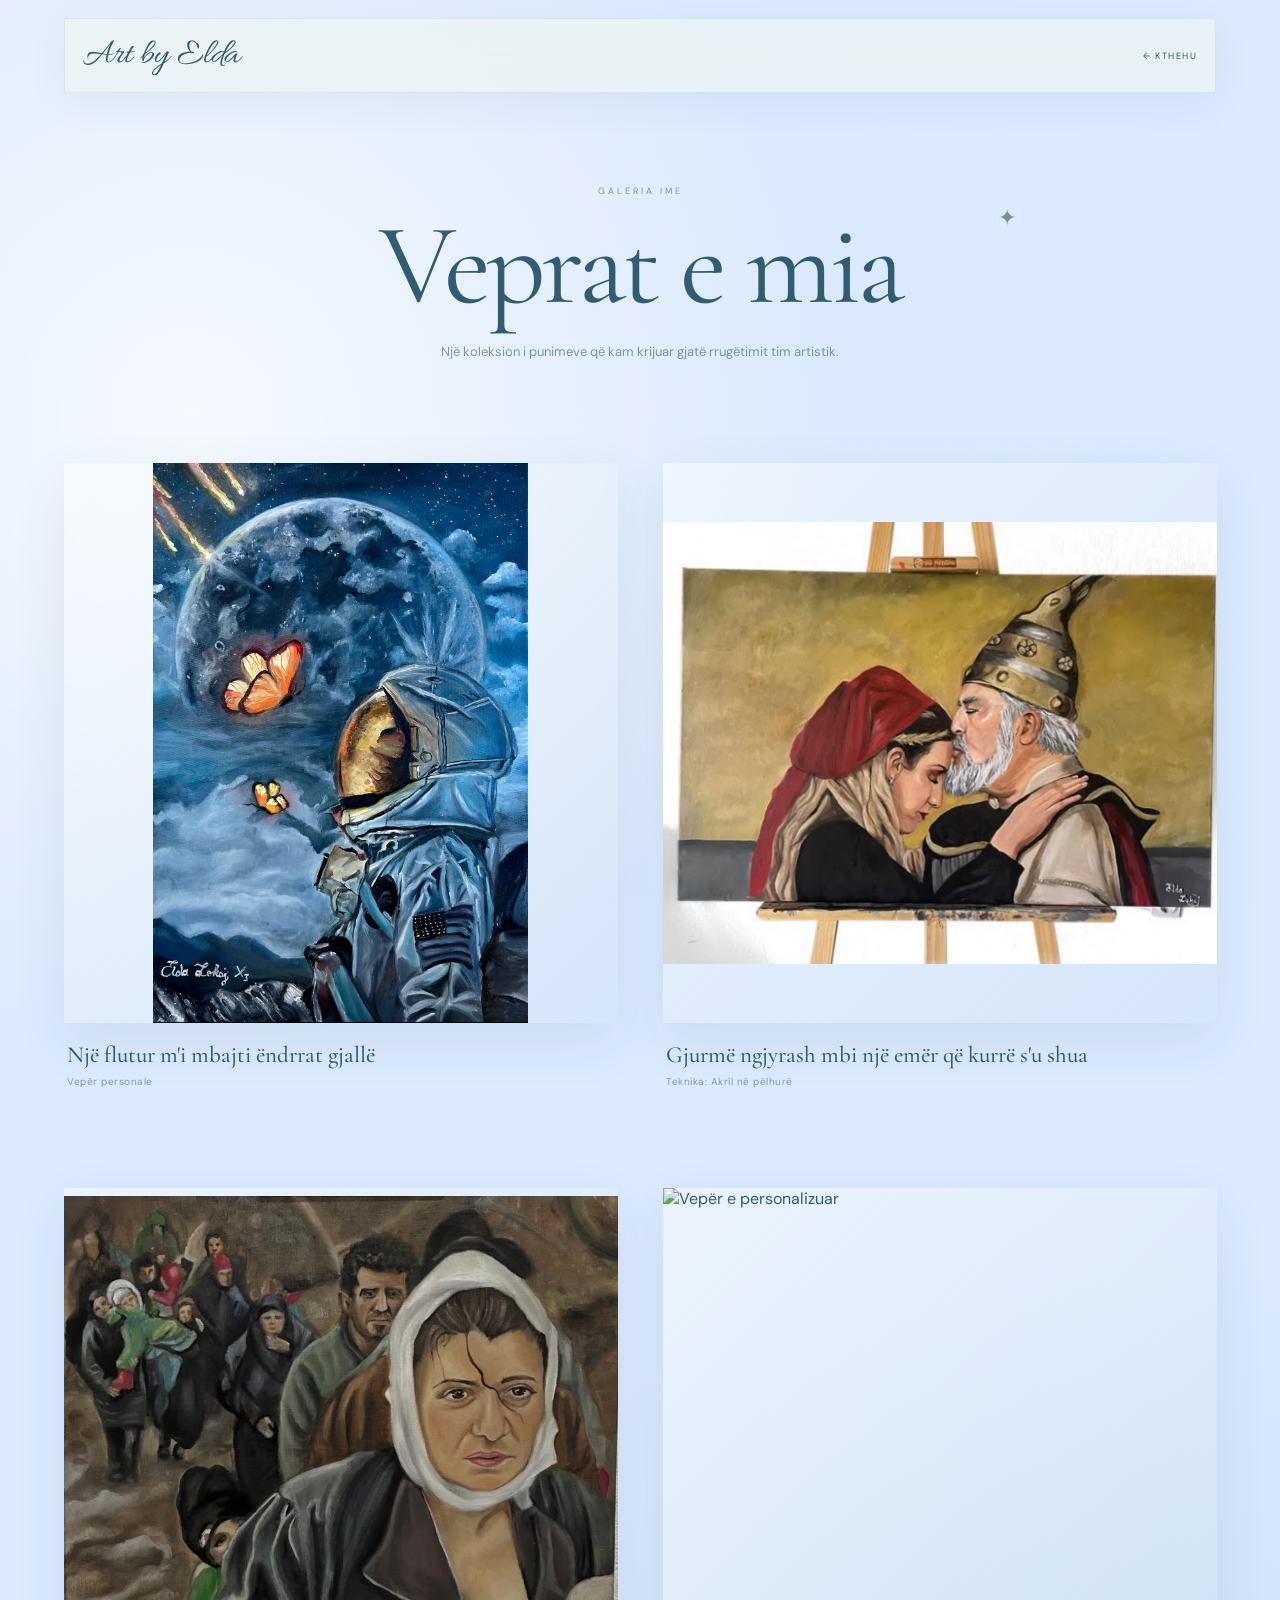
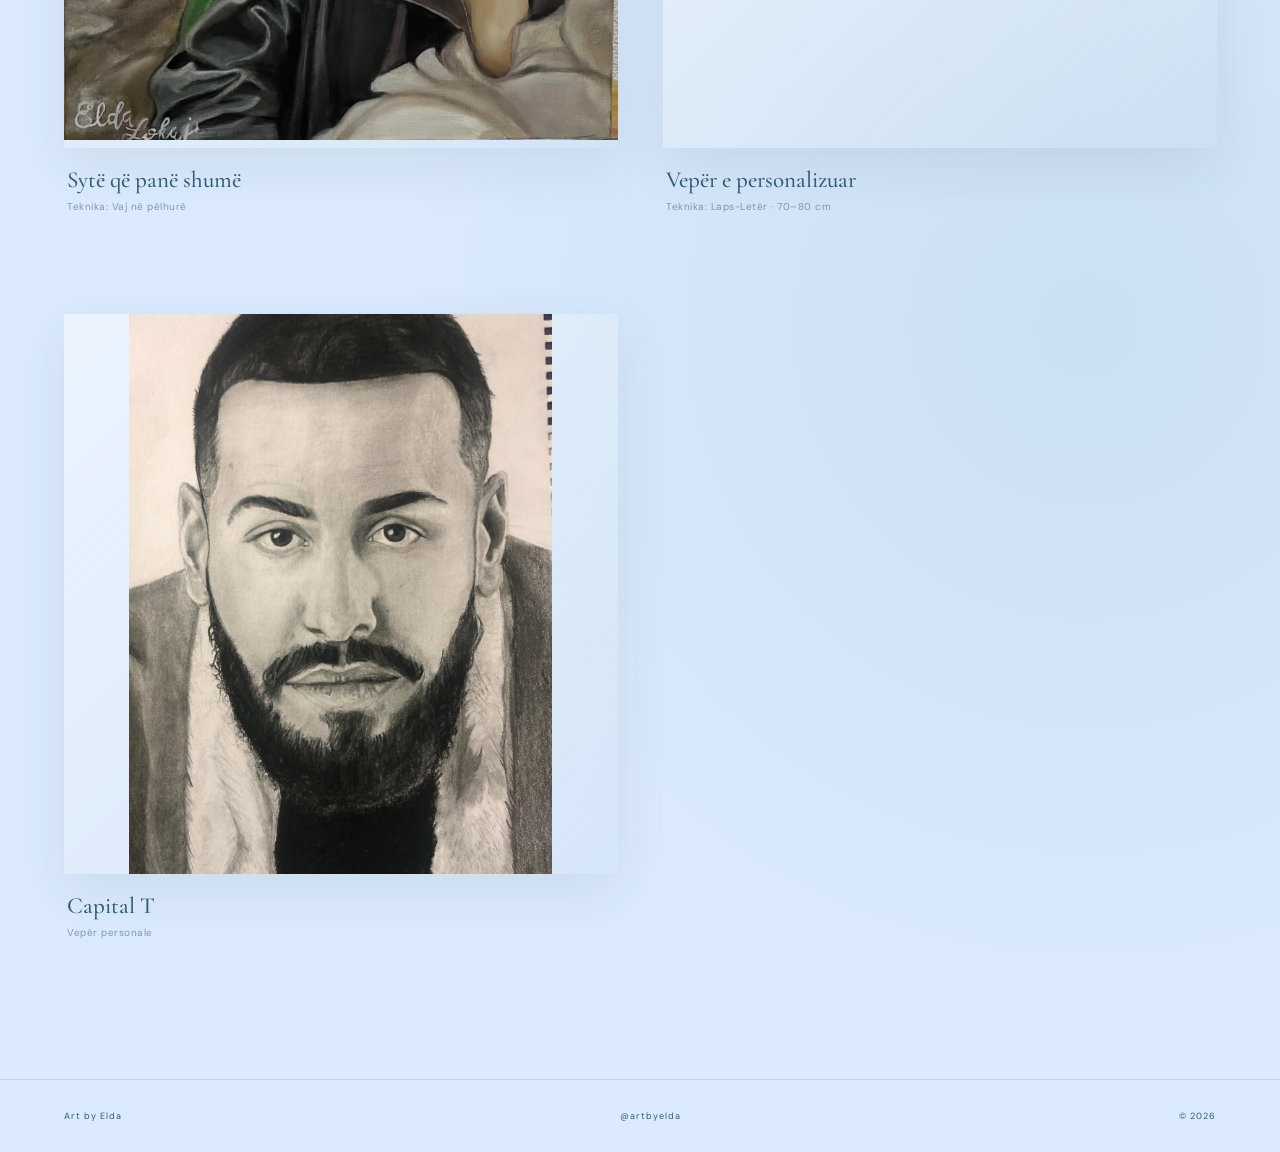
==== commit a537e5c3: "Update gallery.html" ====
--- a/gallery.html
+++ b/gallery.html
@@ -137,7 +137,7 @@
    rel="noopener noreferrer">
 
     <img
-        src="5A9696CB-6167-4909-8EE0-1D4D3ED34751.jpeg"
+        src="5A969CB-6167-4909-8EE0-1D4D3ED34751.jpeg"
         alt="Vepër e personalizuar">
 
     <div class="gallery-piece-info">
--- a/style.css
+++ b/style.css
@@ -1,3 +1,5 @@
+@import url('https://fonts.googleapis.com/css2?family=Allura&family=Cormorant+Garamond:wght@400;500;600&family=DM+Sans:wght@400;500;600&display=swap');
+
 * {
     box-sizing: border-box;
 }
@@ -8,42 +10,134 @@
 
 body {
     margin: 0;
+    color: #315c72;
+    background:
+        radial-gradient(circle at 15% 15%, rgba(255,255,255,.75), transparent 25%),
+        radial-gradient(circle at 85% 70%, rgba(161,196,214,.28), transparent 32%),
+        #dbeafe;
+    font-family: "DM Sans", sans-serif;
+    overflow-x: hidden;
+}
+
+body::before {
+    content: "";
+    position: fixed;
+    inset: 0;
+    z-index: 9998;
+    pointer-events: none;
+    opacity: .16;
+    background-image:
+        repeating-radial-gradient(
+            circle at 0 0,
+            transparent 0,
+            transparent 2px,
+            rgba(49,92,114,.035) 3px,
+            transparent 4px
+        );
+}
+
+
+/* =========================
+   LOADER
+========================= */
+
+.art-loader {
+    position: fixed;
+    inset: 0;
+    z-index: 9999;
     background: #dbeafe;
-    color: #315c72;
-    font-family: "DM Sans", sans-serif;
-}
-
-
-
-/* TOP */
+    display: flex;
+    align-items: center;
+    justify-content: center;
+    overflow: hidden;
+    animation: loaderOut 1.4s 1.7s forwards;
+    pointer-events: none;
+}
+
+.loader-paint {
+    position: absolute;
+    width: 130vw;
+    height: 25vh;
+    background: #315c72;
+    transform: translateX(-120%) rotate(-3deg);
+    animation: brushReveal 1.15s cubic-bezier(.77,0,.18,1) forwards;
+}
+
+.loader-paint::after {
+    content: "";
+    position: absolute;
+    inset: 15% 0;
+    background: #315c72;
+    filter: blur(8px);
+}
+
+.loader-name {
+    position: relative;
+    z-index: 2;
+    color: #dbeafe;
+    font-family: "Allura", cursive;
+    font-size: clamp(70px, 13vw, 150px);
+    opacity: 0;
+    transform: translateY(20px);
+    animation: nameReveal .9s 1s forwards;
+}
+
+@keyframes brushReveal {
+    to {
+        transform: translateX(0) rotate(-3deg);
+    }
+}
+
+@keyframes nameReveal {
+    to {
+        opacity: 1;
+        transform: translateY(0);
+    }
+}
+
+@keyframes loaderOut {
+    to {
+        opacity: 0;
+        visibility: hidden;
+    }
+}
+
+
+/* =========================
+   NAV
+========================= */
 
 .hero {
     min-height: 100vh;
     padding: 20px 5vw;
+    position: relative;
+    overflow: hidden;
 }
 
 .topbar {
     position: sticky;
     top: 15px;
-    z-index: 20;
+    z-index: 50;
 
     display: grid;
     grid-template-columns: 1fr auto 1fr;
-
     align-items: center;
 
     padding: 10px 15px;
 
-    background: rgba(219, 234, 254, 0.78);
-    backdrop-filter: blur(15px);
+    background: rgba(219,234,254,.62);
+    border: 1px solid rgba(49,92,114,.08);
+
+    backdrop-filter: blur(18px);
+
+    box-shadow: 0 10px 35px rgba(49,92,114,.04);
 }
 
 .brand {
     color: #315c72;
     text-decoration: none;
-
-    font-family: "Allura", bold;
-    font-size: 34px;
+    font-family: "Allura", cursive;
+    font-size: 36px;
 }
 
 nav {
@@ -52,31 +146,45 @@
 }
 
 nav a {
+    position: relative;
     color: #315c72;
     text-decoration: none;
-
     text-transform: uppercase;
+    letter-spacing: 2px;
     font-size: 9px;
-    letter-spacing: 2px;
+}
+
+nav a::after {
+    content: "";
+    position: absolute;
+    left: 0;
+    bottom: -7px;
+    width: 100%;
+    height: 1px;
+    background: #315c72;
+    transform: scaleX(0);
+    transform-origin: right;
+    transition: transform .35s ease;
+}
+
+nav a:hover::after {
+    transform: scaleX(1);
+    transform-origin: left;
 }
 
 .language {
     justify-self: end;
-
     display: flex;
     gap: 4px;
-
     font-size: 9px;
 }
 
 .language button {
     border: 0;
     background: none;
-
     color: #315c72;
-
     cursor: pointer;
-    opacity: 0.35;
+    opacity: .35;
 }
 
 .language button.active {
@@ -85,117 +193,246 @@
 }
 
 
-/* HERO */
+/* =========================
+   HERO
+========================= */
 
 .hero-content {
-    height: calc(100vh - 70px);
-
+    min-height: calc(100vh - 80px);
     display: flex;
     flex-direction: column;
-
     align-items: center;
     justify-content: center;
-
     text-align: center;
-}
-
-.hero-content p {
-    margin: 0 0 25px;
-
+    position: relative;
+    z-index: 2;
+}
+
+.hero-subtitle {
+    margin: 0 0 30px;
     text-transform: uppercase;
     letter-spacing: 4px;
-
     font-size: 9px;
-    opacity: 0.6;
-}
-
-h1 {
+    opacity: 0;
+    animation: heroUp .8s 2s forwards;
+}
+
+.hero-title-wrap {
+    position: relative;
+}
+
+.hero-title-wrap h1 {
+    position: relative;
+    z-index: 2;
+
     margin: 0;
 
-    font-family: "Allura", cursive; 
-
+    font-family: "Allura", cursive;
+    font-size: clamp(90px, 16vw, 180px);
+    line-height: .78;
     font-weight: 400;
 
-    font-size: clamp(90px, 16vw, 180px);
-    line-height: 0.8;
-
     color: #316c72;
-}
-
-      .discover {
-    margin-top: 50px;
+
+    opacity: 0;
+    transform: translateY(30px);
+
+    animation: heroTitle 1s 2.15s forwards;
+}
+
+.paint-line {
+    position: absolute;
+    z-index: 1;
+
+    left: 50%;
+    width: 125%;
+    height: 20px;
+
+    background: #8eb8c8;
+
+    border-radius: 50%;
+
+    opacity: .28;
+}
+
+.paint-line-one {
+    top: 47%;
+    transform: translateX(-50%) rotate(-4deg);
+}
+
+.paint-line-two {
+    top: 58%;
+    transform: translateX(-50%) rotate(3deg);
+    opacity: .13;
+}
+
+.discover {
+    margin-top: 60px;
 
     color: #315c72;
     text-decoration: none;
 
     text-transform: uppercase;
     letter-spacing: 2px;
-
     font-size: 9px;
 
+    padding: 12px 20px;
+
     border-bottom: 1px solid #315c72;
-    padding-bottom: 7px;
-
-    transition: transform 0.3s ease;
+
+    transition:
+        transform .4s cubic-bezier(.2,.8,.2,1),
+        letter-spacing .4s ease;
+    
+    opacity: 0;
+    animation: heroUp .8s 2.45s forwards;
 }
 
 .discover:hover {
-    transform: translateX(8px);
-}
-
-    color: #315c72;
-    text-decoration: none;
-
+    letter-spacing: 3px;
+}
+
+.scroll-note {
+    position: absolute;
+    bottom: 35px;
+    left: 50%;
+    transform: translateX(-50%);
+
+    display: flex;
+    align-items: center;
+    gap: 10px;
+
+    font-size: 7px;
+    letter-spacing: 3px;
+    opacity: .45;
+}
+
+.scroll-note span {
+    width: 1px;
+    height: 35px;
+    background: #315c72;
+    animation: scrollLine 1.5s infinite;
+}
+
+@keyframes heroUp {
+    to {
+        opacity: 1;
+        transform: translateY(0);
+    }
+}
+
+@keyframes heroTitle {
+    to {
+        opacity: 1;
+        transform: translateY(0);
+    }
+}
+
+@keyframes scrollLine {
+    0%,100% { transform: scaleY(.4); transform-origin: top; }
+    50% { transform: scaleY(1); transform-origin: top; }
+}
+
+
+/* FLOATING ART SHAPES */
+
+.hero-art {
+    position: absolute;
+    pointer-events: none;
+    border-radius: 50%;
+    filter: blur(.3px);
+    opacity: .12;
+}
+
+.art-float-one {
+    width: 180px;
+    height: 90px;
+    background: #315c72;
+    left: -40px;
+    top: 32%;
+    transform: rotate(-24deg);
+}
+
+.art-float-two {
+    width: 120px;
+    height: 210px;
+    background: #6d9aaa;
+    right: 4%;
+    top: 28%;
+    transform: rotate(18deg);
+}
+
+.art-float-three {
+    width: 240px;
+    height: 70px;
+    background: #9ebfca;
+    right: -50px;
+    bottom: 12%;
+    transform: rotate(-10deg);
+}
+
+
+/* =========================
+   SECTION COMMON
+========================= */
+
+.small-title {
+    margin: 0 0 20px;
     text-transform: uppercase;
-    letter-spacing: 2px;
-
+    letter-spacing: 3px;
     font-size: 9px;
-
-    border-bottom: 1px solid #315c72;
-    padding-bottom: 7px;
-}
-
-
-/* CUSTOM */
+    opacity: .6;
+}
+
+.section-reveal {
+    opacity: 0;
+    transform: translateY(45px);
+    transition:
+        opacity .9s ease,
+        transform 1s cubic-bezier(.2,.7,.2,1);
+}
+
+.section-reveal.revealed {
+    opacity: 1;
+    transform: translateY(0);
+}
+
+
+/* =========================
+   CUSTOM
+========================= */
 
 .custom {
     min-height: 70vh;
+    position: relative;
+    overflow: hidden;
 
     display: flex;
     justify-content: center;
     align-items: center;
 
-    padding: 100px 25px;
-
-    background: #c9e3f5;
+    padding: 120px 25px;
+
+    background:
+        radial-gradient(circle at 20% 30%, rgba(255,255,255,.55), transparent 25%),
+        #c9e3f5;
 
     text-align: center;
 }
 
 .custom-inner {
-    max-width: 750px;
-}
-
-.small-title {
-    margin: 0 0 20px;
-
-    text-transform: uppercase;
-    letter-spacing: 3px;
-
-    font-size: 9px;
-
-    opacity: 0.6;
+    max-width: 850px;
+    position: relative;
+    z-index: 2;
 }
 
 .custom h2,
 .about h2 {
     margin: 0 0 30px;
-
+    font-family: "Cormorant Garamond", serif;
     font-size: clamp(60px, 8vw, 105px);
-
     font-weight: 400;
-    line-height: 0.85;
-
+    line-height: .82;
     letter-spacing: -4px;
 }
 
@@ -203,29 +440,100 @@
 .custom h2 em,
 .about h2 span,
 .about h2 em {
-    font-family: "Allura", sans-comic;
+    font-family: "Allura", cursive;
     font-style: normal;
+    font-weight: 400;
 }
 
 .custom-text {
     max-width: 500px;
-
     margin: auto;
-
     line-height: 1.8;
     font-size: 14px;
-
-    opacity: 0.75;
+    opacity: .75;
+}
+
+.custom-options {
+    width: 100%;
+    max-width: 900px;
+
+    display: grid;
+    grid-template-columns: repeat(3,1fr);
+    gap: 15px;
+
+    margin: 50px 0 30px;
+}
+
+.custom-option {
+    position: relative;
+    overflow: hidden;
+
+    padding: 32px 20px;
+
+    border-top: 1px solid rgba(49,92,114,.3);
+    border-bottom: 1px solid rgba(49,92,114,.3);
+
+    transition:
+        transform .5s cubic-bezier(.2,.7,.2,1),
+        background .5s ease;
+}
+
+.custom-option:hover {
+    transform: translateY(-8px) rotate(-.5deg);
+    background: rgba(255,255,255,.22);
+}
+
+.option-number {
+    display: block;
+    margin-bottom: 20px;
+    font-size: 8px;
+    letter-spacing: 2px;
+    opacity: .45;
+}
+
+.custom-option h3 {
+    margin: 0 0 10px;
+    font-family: "Cormorant Garamond", serif;
+    font-size: 21px;
+    font-weight: 500;
+}
+
+.custom-option p {
+    margin: 0;
+    font-size: 11px;
+    opacity: .65;
+}
+
+.option-brush {
+    position: absolute;
+    left: -20%;
+    bottom: 0;
+    width: 140%;
+    height: 3px;
+    background: #315c72;
+    transform: scaleX(0);
+    transform-origin: left;
+    transition: transform .6s ease;
+}
+
+.custom-option:hover .option-brush {
+    transform: scaleX(1);
+}
+
+.order-note {
+    max-width: 550px;
+    margin: 30px auto 0;
+    font-size: 12px;
+    line-height: 1.8;
+    opacity: .6;
 }
 
 .instagram-button {
-    display: inline-block;
+    display: inline-flex;
+    align-items: center;
 
     margin-top: 30px;
-
     padding: 15px 28px;
-
-    border-radius: 30px;
 
     background: #315c72;
     color: #dbeafe;
@@ -234,42 +542,76 @@
 
     text-transform: uppercase;
     letter-spacing: 2px;
-
     font-size: 9px;
 
-    transition: transform 0.3s;
+    border-radius: 2px;
+
+    transition:
+        transform .4s ease,
+        box-shadow .4s ease;
 }
 
 .instagram-button:hover {
-    transform: translateY(-3px);
-}
-
-
-/* WORKS */
+    box-shadow: 0 15px 35px rgba(49,92,114,.2);
+}
+
+
+/* decorative brush corners */
+
+.paint-corner {
+    position: absolute;
+    width: 250px;
+    height: 35px;
+    background: rgba(49,92,114,.08);
+    border-radius: 50%;
+}
+
+.paint-corner-left {
+    left: -80px;
+    top: 20%;
+    transform: rotate(-18deg);
+}
+
+.paint-corner-right {
+    right: -80px;
+    bottom: 18%;
+    transform: rotate(14deg);
+}
+
+
+/* =========================
+   WORKS
+========================= */
 
 .works {
-    padding: 130px 5vw;
+    padding: 150px 5vw;
 }
 
 .works-heading {
-    margin-bottom: 60px;
+    display: flex;
+    align-items: flex-end;
+    justify-content: space-between;
+    margin-bottom: 70px;
 }
 
 .works-heading h2 {
     margin: 0;
-
-    font-size: clamp(50px, 7vw, 85px);
-
+    font-family: "Cormorant Garamond", serif;
+    font-size: clamp(50px,7vw,85px);
     font-weight: 400;
     letter-spacing: -4px;
 }
 
+.works-mark {
+    font-size: 28px;
+    opacity: .3;
+    transform: rotate(20deg);
+}
+
 .gallery {
     display: grid;
-
-    grid-template-columns: repeat(2, minmax(0, 1fr));
-
-    gap: 70px 35px;
+    grid-template-columns: repeat(2,minmax(0,1fr));
+    gap: 90px 35px;
 }
 
 .art-card {
@@ -288,22 +630,50 @@
 
     overflow: hidden;
 
-    background: rgba(255, 255, 255, 0.22);
+    background:
+        linear-gradient(135deg, rgba(255,255,255,.4), rgba(190,215,226,.2));
 
     cursor: pointer;
+
+    box-shadow:
+        0 20px 50px rgba(49,92,114,.07);
+
+    transition:
+        box-shadow .7s ease,
+        transform .7s cubic-bezier(.2,.7,.2,1);
+}
+
+.image-wrap:hover {
+    transform: translateY(-7px);
+    box-shadow:
+        0 30px 70px rgba(49,92,114,.15);
 }
 
 .image-wrap img {
     width: 100%;
     height: 100%;
-
     object-fit: contain;
 
-    transition: transform 0.6s ease;
+    transition:
+        transform 1s cubic-bezier(.2,.7,.2,1),
+        filter .6s ease;
 }
 
 .image-wrap:hover img {
-    transform: scale(1.025);
+    transform: scale(1.035);
+    filter: saturate(1.04);
+}
+
+.art-number {
+    position: absolute;
+    z-index: 3;
+    top: 18px;
+    left: 20px;
+
+    font-size: 8px;
+    letter-spacing: 2px;
+
+    opacity: .5;
 }
 
 .view {
@@ -314,950 +684,159 @@
     align-items: center;
     justify-content: center;
 
-    background: rgba(49, 92, 114, 0.12);
+    background: rgba(49,92,114,.08);
 
     opacity: 0;
 
-    transition: opacity 0.3s;
+    transition: opacity .4s ease;
 }
 
 .view span {
-    padding: 12px 20px;
-
-    background: #dbeafe;
+    padding: 13px 21px;
+
+    background: rgba(219,234,254,.92);
 
     border-radius: 30px;
 
     text-transform: uppercase;
     letter-spacing: 2px;
-
     font-size: 9px;
+
+    transform: translateY(15px);
+    transition: transform .5s cubic-bezier(.2,.7,.2,1);
 }
 
 .image-wrap:hover .view {
     opacity: 1;
+}
+
+.image-wrap:hover .view span {
+    transform: translateY(0);
+}
+
+.image-brush {
+    position: absolute;
+    z-index: 2;
+    left: -20%;
+    bottom: 7%;
+    width: 140%;
+    height: 7px;
+
+    background: rgba(49,92,114,.18);
+
+    transform: rotate(-2deg) scaleX(0);
+    transform-origin: left;
+
+    transition: transform .8s cubic-bezier(.2,.7,.2,1);
+
+    pointer-events: none;
+}
+
+.image-wrap:hover .image-brush {
+    transform: rotate(-2deg) scaleX(1);
 }
 
 .card-info {
     display: flex;
     justify-content: space-between;
-    align-items: end;
-
-    padding-top: 17px;
+    align-items: flex-end;
+    padding-top: 20px;
 }
 
 .card-info h3 {
-    margin: 0 0 5px;
-
+    margin: 0 0 6px;
+    font-family: "Cormorant Garamond", serif;
+    font-size: 20px;
+    font-weight: 500;
+}
+
+.price {
+    display: flex;
+    align-items: center;
+    gap: 8px;
+}
+
+.old-price {
+    font-size: 12px;
+    text-decoration: line-through;
+    opacity: .4;
+}
+
+.sale-price {
     font-size: 14px;
-    font-weight: 500;
-}
-
-.card-info span {
-    font-size: 13px;
+    font-weight: 600;
+}
+
+.sale-badge {
+    padding: 4px 6px;
+    background: #315c72;
+    color: #dbeafe;
+    font-size: 7px;
+    letter-spacing: 1px;
+}
+
+.art-description {
+    margin: 7px 0 0;
+    font-size: 11px;
+    line-height: 1.5;
+    opacity: .55;
 }
 
 .inquire {
     color: #315c72;
-
     text-decoration: none;
 
     text-transform: uppercase;
     letter-spacing: 2px;
-
     font-size: 9px;
 
+    padding-bottom: 6px;
     border-bottom: 1px solid #315c72;
 
-    padding-bottom: 5px;
-}
-
-
-/* ABOUT */
-
-.about {
-    padding: 140px 10vw;
-
-    display: grid;
-    grid-template-columns: 1fr 2fr;
-
-    gap: 80px;
+    transition:
+        letter-spacing .4s ease,
+        transform .4s ease;
+}
+
+.inquire:hover {
+    letter-spacing: 3px;
+}
+
+
+/* =========================
+   GALLERY LINK
+========================= */
+
+.gallery-link {
+    position: relative;
+    overflow: hidden;
+
+    padding: 150px 25px;
+
+    text-align: center;
 
     background: #c9e3f5;
 }
 
-.about h2 {
-    margin-top: 0;
-}
-
-.about > div:last-child p {
-    max-width: 600px;
-
-    font-size: 15px;
-    line-height: 2;
-
-    opacity: 0.75;
-}
-
-
-/* CONTACT */
-
-.contact {
-    padding: 130px 25px;
-
-    text-align: center;
-
-    border-top: 1px solid rgba(49, 92, 114, 0.2);
-}
-
-.contact h2 {
-    margin: 25px 0;
-
-    font-family: "Allura",sans-comic;
-
-    font-size: clamp(60px, 8vw, 100px);
-
+.gallery-link h2 {
+    margin: 0 0 20px;
+
+    font-family: "Allura", cursive;
+    font-size: clamp(80px,10vw,130px);
     font-weight: 400;
 }
 
-.contact a {
-    color: #315c72;
-
-    text-decoration: none;
-
-    text-transform: uppercase;
-
-    letter-spacing: 2px;
-    font-size: 10px;
-}
-
-
-/* LIGHTBOX */
-
-.lightbox {
-    position: fixed;
-    inset: 0;
-
-    z-index: 100;
-
-    display: none;
-
-    align-items: center;
-    justify-content: center;
-
-    padding: 50px;
-
-    background: rgba(25, 48, 58, 0.96);
-}
-
-.lightbox.show {
-    display: flex;
-}
-
-.lightbox > img {
-    max-width: 90%;
-    max-height: 78vh;
-
-    object-fit: contain;
-}
-
-.close {
-    position: absolute;
-
-    top: 20px;
-    right: 30px;
-
-    border: 0;
-    background: none;
-
-    color: white;
-
-    font-size: 42px;
-    font-weight: 200;
-
-    cursor: pointer;
-}
-
-.lightbox-info {
-    position: absolute;
-
-    bottom: 25px;
-    left: 5vw;
-    right: 5vw;
-
-    display: flex;
-    justify-content: space-between;
-    align-items: end;
-
-    color: white;
-}
-
-.lightbox-info h3 {
-    margin: 0 0 5px;
-
-    font-size: 15px;
-    font-weight: 400;
-}
-
-.lightbox-info span {
+.gallery-link p:not(.small-title) {
+    opacity: .65;
     font-size: 13px;
-    opacity: 0.7;
-}
-
-.lightbox-info a {
-    color: white;
-
-    text-decoration: none;
-
-    text-transform: uppercase;
-    letter-spacing: 2px;
-
-    font-size: 9px;
-
-    border-bottom: 1px solid white;
-
-    padding-bottom: 7px;
-}
-
-
-/* FOOTER */
-
-footer {
-    padding: 25px 5vw;
-
-    display: flex;
-    justify-content: space-between;
-
-    border-top: 1px solid rgba(49, 92, 114, 0.2);
-
-    font-size: 9px;
-    letter-spacing: 1px;
-}
-
-footer a {
-    color: #315c72;
-    text-decoration: none;
-}
-
-
-/* MOBILE */
-
-@media (max-width: 700px) {
-
-    .hero {
-        padding: 15px 20px;
-    }
-
-    .topbar {
-        grid-template-columns: 1fr auto;
-    }
-
-    nav {
-        display: none;
-    }
-
-    .brand {
-        font-size: 30px;
-    }
-
-    .hero-content {
-        height: calc(100vh - 60px);
-    }
-
-    h1 {
-        font-size: 90px;
-    }
-
-    .custom {
-        min-height: 65vh;
-    }
-
-    .works {
-        padding: 100px 20px;
-    }
-
-    .gallery {
-        grid-template-columns: repeat(2, minmax(0, 1fr));
-
-        gap: 40px 12px;
-    }
-
-    .image-wrap {
-        height: 300px;
-    }
-
-    .card-info {
-        display: block;
-    }
-
-    .inquire {
-        display: inline-block;
-        margin-top: 12px;
-    }
-
-    .about {
-        display: block;
-
-        padding: 100px 25px;
-    }
-
-    .about-label {
-        margin-bottom: 50px;
-    }
-
-    .lightbox {
-        padding: 20px;
-    }
-
-    .lightbox > img {
-        max-width: 100%;
-        max-height: 72vh;
-    }
-
-    .lightbox-info {
-        left: 20px;
-        right: 20px;
-        bottom: 20px;
-    }
-
-    footer {
-        flex-direction: column;
-
-        align-items: center;
-
-        gap: 12px;
-    }
-}
-/* =========================
-   CUSTOM ART PAGE
-========================= */
-
-.custom-page {
-    min-height: 100vh;
-}
-
-.custom-header {
-    position: sticky;
-    top: 15px;
-    z-index: 30;
-
-    margin: 15px 5vw;
-
-    display: flex;
-    justify-content: space-between;
-    align-items: center;
-
-    padding: 10px 15px;
-
-    background: rgba(219, 234, 254, 0.8);
-    backdrop-filter: blur(15px);
-}
-
-.custom-hero {
-    min-height: 80vh;
-
-    display: flex;
-    flex-direction: column;
-    justify-content: center;
-    align-items: center;
-
-    text-align: center;
-
-    padding: 80px 25px;
-}
-
-.custom-hero h1 {
-    font-size: clamp(65px, 10vw, 130px);
-    line-height: 0.85;
-}
-
-.custom-hero h1 span,
-.custom-hero h1 em {
-    font-family: "Allura", cursive;
-    font-style: normal;
-    font-weight: 400;
-}
-
-.info-section {
-    padding: 120px 10vw;
-
-    border-top: 1px solid rgba(49, 92, 114, 0.18);
-}
-
-.section-title {
-    display: flex;
-    align-items: baseline;
-    gap: 25px;
-
-    margin-bottom: 65px;
-}
-
-.section-title span {
-    font-size: 9px;
-    letter-spacing: 2px;
-    opacity: 0.5;
-}
-
-.section-title h2 {
-    margin: 0;
-
-    font-family: "Allura", cursive;
-    font-size: clamp(55px, 7vw, 90px);
-    font-weight: 400;
-}
-
-.techniques {
-    display: grid;
-    grid-template-columns: repeat(3, 1fr);
-    gap: 25px;
-}
-
-.technique {
-    padding: 35px;
-
-    border: 1px solid rgba(49, 92, 114, 0.2);
-
-    transition: transform 0.3s ease,
-                background 0.3s ease;
-}
-
-.technique:hover {
-    transform: translateY(-5px);
-    background: rgba(255, 255, 255, 0.2);
-}
-
-.technique h3 {
-    margin: 0 0 15px;
-
-    font-size: 15px;
-    font-weight: 500;
-}
-
-.technique p {
-    margin: 0;
-
-    font-size: 13px;
-    opacity: 0.65;
-}
-
-.dimension-list {
-    max-width: 900px;
-}
-
-.dimension-list div {
-    display: flex;
-    justify-content: space-between;
-    align-items: center;
-
-    padding: 25px 0;
-
-    border-bottom: 1px solid rgba(49, 92, 114, 0.2);
-}
-
-.dimension-list span {
-    font-size: 13px;
-}
-
-.dimension-list strong {
-    font-size: 13px;
-    font-weight: 500;
-}
-
-.order-section {
-    min-height: 65vh;
-
-    display: flex;
-    flex-direction: column;
-
-    align-items: center;
-    justify-content: center;
-
-    text-align: center;
-
-    padding: 100px 25px;
-
-    background: #c9e3f5;
-}
-
-.order-section h2 {
-    margin: 0 0 25px;
-
-    font-family: "Allura", cursive;
-
-    font-size: clamp(60px, 8vw, 105px);
-
-    font-weight: 400;
-}
-
-.order-section > p:not(.small-title) {
-    max-width: 550px;
-
-    line-height: 1.8;
-
-    font-size: 14px;
-
-    opacity: 0.7;
-}
-
-.thank-you {
-    padding: 100px 25px;
-
-    text-align: center;
-}
-
-.thank-you h2 {
-    margin: 0 0 20px;
-
-    font-family: "Allura", cursive;
-
-    font-size: 70px;
-    font-weight: 400;
-}
-
-.thank-you a {
-    color: #315c72;
-
-    text-decoration: none;
-
-    font-size: 10px;
-
-    text-transform: uppercase;
-    letter-spacing: 2px;
-}
-
-
-/* MOBILE */
-
-@media (max-width: 700px) {
-
-    .custom-header {
-        margin: 10px 15px;
-    }
-
-    .custom-hero {
-        min-height: 75vh;
-    }
-
-    .custom-hero h1 {
-        font-size: 70px;
-    }
-
-    .info-section {
-        padding: 90px 25px;
-    }
-
-    .techniques {
-        grid-template-columns: 1fr;
-        gap: 15px;
-    }
-
-    .technique {
-        padding: 28px;
-    }
-
-    .section-title {
-        margin-bottom: 45px;
-    }
-
-    .dimension-list div {
-        align-items: flex-start;
-        flex-direction: column;
-        gap: 8px;
-    }
-
-    .order-section {
-        min-height: 60vh;
-    }
-
-    .thank-you h2 {
-        font-size: 60px;
-    }
-}
-.custom-options {
-    width: 100%;
-    max-width: 900px;
-    display: grid;
-    grid-template-columns: repeat(3, 1fr);
-    gap: 15px;
-    margin: 45px 0 30px;
-}
-
-.custom-option {
-    padding: 25px 15px;
-    border-top: 1px solid rgba(49, 92, 114, 0.3);
-    border-bottom: 1px solid rgba(49, 92, 114, 0.3);
-}
-
-.custom-option h3 {
-    margin: 0 0 10px;
-    font-size: 14px;
-    font-weight: 500;
-}
-
-.custom-option p {
-    margin: 0;
-    font-size: 12px;
-    opacity: 0.65;
-}
-
-.order-note {
-    max-width: 550px;
-    font-size: 12px;
-    line-height: 1.8;
-    opacity: 0.65;
-}
-
-@media (max-width: 700px) {
-    .custom-options {
-        grid-template-columns: 1fr;
-        gap: 0;
-    }
-}
-/* MY GALLERY PAGE */
-
-.gallery-grid {
-    column-count: 3;
-    column-gap: 25px;
-}
-
-.gallery-piece {
-    display: inline-block;
-    width: 100%;
-    margin-bottom: 25px;
-    break-inside: avoid;
-    color: inherit;
-    text-decoration: none;
-}
-
-.gallery-piece img {
-    width: 100%;
-    height: auto;
-    display: block;
-    object-fit: contain;
-}
-
-.gallery-piece-info {
-    padding: 10px 2px;
-}
-
-.gallery-piece-info h3 {
-    margin: 0 0 5px;
-    font-size: 14px;
-    font-weight: 500;
-}
-
-.gallery-piece-info span {
-    font-size: 11px;
-    opacity: 0.55;
-}
-
-@media (max-width: 700px) {
-
-    .gallery-grid {
-        column-count: 2;
-        column-gap: 12px;
-    }
-
-}
-/* ================================
-   ELDA'S ART GALLERY — AESTHETIC
-================================ */
-
-body {
-    background:
-        radial-gradient(circle at 10% 10%, rgba(255,255,255,.65), transparent 28%),
-        radial-gradient(circle at 90% 80%, rgba(173,205,220,.35), transparent 30%),
-        #eef4f2;
-
-    color: #304b52;
-}
-
-
-/* HEADER */
-
-.gallery-header {
-    padding: 28px 6%;
-    position: relative;
-    z-index: 10;
-}
-
-.gallery-header .brand {
-    font-size: 36px;
-    color: #304b52;
-}
-
-.back-home {
-    color: #304b52;
-    opacity: .65;
-    transition: .3s ease;
-}
-
-.back-home:hover {
-    opacity: 1;
-    transform: translateX(-4px);
-}
-
-
-/* INTRO */
-
-.my-gallery {
-    padding: 70px 7% 140px;
-}
-
-.gallery-intro {
-    max-width: 850px;
-    margin-bottom: 100px;
-}
-
-.gallery-intro .small-title {
-    color: #6f8b91;
-    letter-spacing: 4px;
-}
-
-.gallery-intro h1 {
-    margin: 5px 0 25px;
-
-    font-family: "Allura", cursive;
-    font-size: clamp(85px, 13vw, 170px);
-    line-height: .75;
-
-    color: #304b52;
-}
-
-.gallery-intro p:last-child {
-    max-width: 470px;
-
-    font-size: 14px;
-    line-height: 1.9;
-
-    color: #5d7378;
-}
-
-
-/* LITTLE DECORATIVE LINE */
-
-.gallery-intro::after {
-    content: "✦";
-
-    display: block;
-
-    margin-top: 45px;
-
-    font-size: 15px;
-    color: #91aeb2;
-}
-
-
-/* GALLERY */
-
-.gallery-grid {
-    column-count: 3;
-    column-gap: 32px;
-}
-
-
-/* ARTWORK */
-
-.gallery-piece {
-    display: inline-block;
-
-    width: 100%;
-
-    margin: 0 0 55px;
-
-    break-inside: avoid;
-
-    color: inherit;
-    text-decoration: none;
-
-    position: relative;
-}
-
-
-/* IMAGE */
-
-.gallery-piece img {
-    display: block;
-
-    width: 100%;
-    height: auto;
-
-    object-fit: contain;
-
-    background: #e5eeeb;
-
-    transition:
-        transform .6s cubic-bezier(.2,.7,.2,1),
-        box-shadow .6s ease;
-
-    box-shadow:
-        0 12px 35px rgba(48,75,82,.08);
-}
-
-
-/* HOVER */
-
-.gallery-piece:hover img {
-    transform: translateY(-7px) scale(1.012);
-
-    box-shadow:
-        0 25px 55px rgba(48,75,82,.15);
-}
-
-
-/* TEXT UNDER ART */
-
-.gallery-piece-info {
-    padding: 17px 3px 0;
-
-    display: block;
-}
-
-.gallery-piece-info h3 {
-    margin: 0 0 7px;
-
-    font-family: "DM Sans", sans-serif;
-
-    font-size: 13px;
-    font-weight: 500;
-
-    letter-spacing: .2px;
-
-    color: #304b52;
-}
-
-.gallery-piece-info span {
-    font-size: 10px;
-
-    letter-spacing: 1.5px;
-
-    text-transform: uppercase;
-
-    color: #789096;
-
-    opacity: .8;
-}
-
-
-/* NUMBER / ARTISTIC DETAIL */
-
-.gallery-piece::before {
-    content: "ARTWORK";
-
-    display: block;
-
-    position: absolute;
-
-    top: -24px;
-    left: 0;
-
-    font-size: 8px;
-    letter-spacing: 3px;
-
-    color: #91aeb2;
-
-    opacity: 0;
-
-    transition: opacity .3s ease;
-}
-
-.gallery-piece:hover::before {
-    opacity: 1;
-}
-
-
-/* FOOTER */
-
-footer {
-    background: #dce9e6;
-
-    color: #304b52;
-
-    border-top: 1px solid rgba(48,75,82,.12);
-
-    padding: 35px 6%;
-}
-
-footer a {
-    color: #304b52;
-}
-
-
-/* PHONE */
-
-@media (max-width: 700px) {
-
-    .gallery-header {
-        padding: 22px 20px;
-    }
-
-    .my-gallery {
-        padding: 55px 20px 90px;
-    }
-
-    .gallery-intro {
-        margin-bottom: 80px;
-    }
-
-    .gallery-intro h1 {
-        font-size: 78px;
-    }
-
-    .gallery-grid {
-        column-count: 2;
-        column-gap: 14px;
-    }
-
-    .gallery-piece {
-        margin-bottom: 32px;
-    }
-
-    .gallery-piece-info {
-        padding-top: 9px;
-    }
-
-    .gallery-piece-info h3 {
-        font-size: 11px;
-        line-height: 1.4;
-    }
-
-    .gallery-piece-info span {
-        font-size: 8px;
-        letter-spacing: 1px;
-    }
-
-    .gallery-piece::before {
-        display: none;
-    }
-}
-h2,
-h3,
-.brand,
-.works-heading h2 {
-    font-family: "Cormorant Garamond", serif;
-}
-
-.custom h2 span,
-.custom h2 em,
-.about h2 span,
-.about h2 em,
-.contact h2 {
-    font-family: "Allura", cursive;
-}
-
-
-h1 {
-    font-weight: 500;
-}
-
-h2 {
-    font-weight: 500;
-}
+}
+
 .gallery-button {
     display: inline-flex;
     align-items: center;
     gap: 18px;
 
+    margin-top: 25px;
     padding: 16px 24px;
 
     background: #315c72;
@@ -1265,63 +844,982 @@
 
     text-decoration: none;
 
-    font-family: "DM Sans", sans-serif;
     font-size: 10px;
     letter-spacing: 2.5px;
     text-transform: uppercase;
 
-    border-radius: 2px;
-
-    transition: all 0.35s ease;
+    transition:
+        transform .4s ease,
+        box-shadow .4s ease;
 }
 
 .gallery-button::after {
     content: "↗";
     font-size: 16px;
-    transition: transform 0.35s ease;
+    transition: transform .4s ease;
 }
 
 .gallery-button:hover {
-    transform: translateY(-4px);
-    padding-left: 28px;
-    padding-right: 28px;
+    box-shadow: 0 18px 45px rgba(49,92,114,.2);
 }
 
 .gallery-button:hover::after {
-    transform: translate(4px, -4px);
-}
+    transform: translate(4px,-4px);
+}
+
+.gallery-orbit {
+    position: absolute;
+    width: 300px;
+    height: 120px;
+
+    border: 1px solid rgba(49,92,114,.12);
+    border-radius: 50%;
+
+    left: 50%;
+    top: 50%;
+
+    transform: translate(-50%,-50%) rotate(-12deg);
+}
+
+
 /* =========================
-   SALE PRICES
+   ABOUT
 ========================= */
 
-.price {
+.about {
+    padding: 150px 10vw;
+
+    display: grid;
+    grid-template-columns: 1fr 2fr;
+    gap: 80px;
+
+    background:
+        radial-gradient(circle at 80% 30%, rgba(255,255,255,.5), transparent 25%),
+        #eef4f2;
+}
+
+.about-label {
+    display: flex;
+    justify-content: space-between;
+}
+
+.about-number {
+    font-size: 8px;
+    letter-spacing: 2px;
+    opacity: .4;
+}
+
+.about > div:last-child p {
+    max-width: 600px;
+    font-size: 15px;
+    line-height: 2;
+    opacity: .7;
+}
+
+
+/* =========================
+   CONTACT
+========================= */
+
+.contact {
+    position: relative;
+    overflow: hidden;
+
+    padding: 150px 25px;
+
+    text-align: center;
+
+    border-top: 1px solid rgba(49,92,114,.15);
+}
+
+.contact h2 {
+    margin: 25px 0;
+
+    font-family: "Allura", cursive;
+    font-size: clamp(70px,10vw,130px);
+    font-weight: 400;
+}
+
+.contact-link {
+    color: #315c72;
+    text-decoration: none;
+
+    text-transform: uppercase;
+    letter-spacing: 2px;
+    font-size: 10px;
+
+    border-bottom: 1px solid #315c72;
+    padding-bottom: 7px;
+}
+
+.contact-paint {
+    position: absolute;
+    width: 500px;
+    height: 70px;
+
+    left: 50%;
+    top: 50%;
+
+    background: rgba(49,92,114,.055);
+
+    border-radius: 50%;
+    transform: translate(-50%,-50%) rotate(-7deg);
+
+    pointer-events: none;
+}
+
+
+/* =========================
+   LIGHTBOX
+========================= */
+
+.lightbox {
+    position: fixed;
+    inset: 0;
+    z-index: 1000;
+
     display: flex;
     align-items: center;
-    gap: 8px;
-    margin-top: 5px;
-}
-
-.old-price {
-    font-size: 12px;
-    text-decoration: line-through;
-    opacity: 0.4;
-}
-
-.sale-price {
-    font-size: 14px;
-    font-weight: 600;
-}
-
-.sale-badge {
-    display: inline-block;
-    padding: 4px 6px;
-
-    background: #315c72;
-    color: #dbeafe;
+    justify-content: center;
+
+    padding: 50px;
+
+    background: rgba(23,42,50,.96);
+
+    opacity: 0;
+    visibility: hidden;
+
+    transition:
+        opacity .5s ease,
+        visibility .5s ease;
+}
+
+.lightbox.show {
+    opacity: 1;
+    visibility: visible;
+}
+
+.lightbox-content {
+    width: min(1100px,100%);
+}
+
+.lightbox-image-wrap {
+    height: 72vh;
+
+    display: flex;
+    align-items: center;
+    justify-content: center;
+}
+
+.lightbox-image-wrap img {
+    max-width: 90%;
+    max-height: 100%;
+    object-fit: contain;
+
+    transform: scale(.94);
+    opacity: 0;
+
+    transition:
+        transform .7s cubic-bezier(.2,.7,.2,1),
+        opacity .5s ease;
+}
+
+.lightbox.show .lightbox-image-wrap img {
+    transform: scale(1);
+    opacity: 1;
+}
+
+.close {
+    position: absolute;
+    top: 20px;
+    right: 30px;
+
+    border: 0;
+    background: none;
+
+    color: white;
+    font-size: 42px;
+    font-weight: 200;
+
+    cursor: pointer;
+
+    transition: transform .3s ease;
+}
+
+.close:hover {
+    transform: rotate(90deg);
+}
+
+.lightbox-info {
+    display: flex;
+    justify-content: space-between;
+    align-items: flex-end;
+
+    color: white;
+
+    padding-top: 20px;
+}
+
+.lightbox-label {
+    display: block;
+    margin-bottom: 7px;
 
     font-size: 7px;
+    letter-spacing: 3px;
+    opacity: .4;
+}
+
+.lightbox-info h3 {
+    margin: 0 0 5px;
+
+    font-family: "Cormorant Garamond", serif;
+    font-size: 22px;
+    font-weight: 400;
+}
+
+.lightbox-info > div > span:last-child {
+    font-size: 13px;
+    opacity: .65;
+}
+
+.lightbox-button {
+    color: white;
+    text-decoration: none;
+
+    text-transform: uppercase;
+    letter-spacing: 2px;
+    font-size: 9px;
+
+    border-bottom: 1px solid white;
+    padding-bottom: 7px;
+}
+
+
+/* =========================
+   FOOTER
+========================= */
+
+footer {
+    padding: 30px 5vw;
+
+    display: flex;
+    justify-content: space-between;
+
+    border-top: 1px solid rgba(49,92,114,.15);
+
+    font-size: 9px;
     letter-spacing: 1px;
-    line-height: 1;
-
-    border-radius: 2px;
-}
+}
+
+footer a {
+    color: #315c72;
+    text-decoration: none;
+}
+
+
+/* =========================
+   MOBILE
+========================= */
+
+@media (max-width:700px) {
+
+    .hero {
+        padding: 15px 20px;
+    }
+
+    .topbar {
+        grid-template-columns: 1fr auto;
+    }
+
+    nav {
+        display: none;
+    }
+
+    .brand {
+        font-size: 31px;
+    }
+
+    .hero-content {
+        min-height: calc(100vh - 60px);
+    }
+
+    .hero-title-wrap h1 {
+        font-size: 88px;
+    }
+
+    .paint-line {
+        width: 130%;
+    }
+
+    .scroll-note {
+        bottom: 25px;
+    }
+
+    .custom {
+        padding: 100px 20px;
+    }
+
+    .custom h2 {
+        font-size: 67px;
+    }
+
+    .custom-options {
+        grid-template-columns: 1fr;
+        gap: 0;
+    }
+
+    .custom-option {
+        padding: 25px 15px;
+    }
+
+    .works {
+        padding: 100px 20px;
+    }
+
+    .works-heading {
+        margin-bottom: 50px;
+    }
+
+    .gallery {
+        grid-template-columns: repeat(2,minmax(0,1fr));
+        gap: 50px 12px;
+    }
+
+    .image-wrap {
+        height: 300px;
+    }
+
+    .card-info {
+        display: block;
+    }
+
+    .card-info h3 {
+        font-size: 16px;
+    }
+
+    .inquire {
+        display: inline-block;
+        margin-top: 13px;
+    }
+
+    .art-description {
+        font-size: 9px;
+    }
+
+    .about {
+        display: block;
+        padding: 100px 25px;
+    }
+
+    .about-label {
+        margin-bottom: 50px;
+    }
+
+    .about h2 {
+        font-size: 68px;
+    }
+
+    .contact h2 {
+        font-size: 75px;
+    }
+
+    .lightbox {
+        padding: 20px;
+    }
+
+    .lightbox-image-wrap {
+        height: 70vh;
+    }
+
+    .lightbox-image-wrap img {
+        max-width: 100%;
+    }
+
+    .lightbox-info {
+        gap: 20px;
+    }
+
+    .lightbox-button {
+        white-space: nowrap;
+    }
+
+    footer {
+        flex-direction: column;
+        align-items: center;
+        gap: 12px;
+    }
+}
+
+
+/* REDUCE MOTION */
+
+@media (prefers-reduced-motion: reduce) {
+
+    *,
+    *::before,
+    *::after {
+        animation-duration: .01ms !important;
+        animation-iteration-count: 1 !important;
+        transition-duration: .01ms !important;
+    }
+}
+/* =====================================================
+   ART BY ELDA — GALLERY
+===================================================== */
+
+.gallery-header {
+    position: sticky;
+    top: 18px;
+    z-index: 50;
+    margin: 0 5vw;
+    padding: 14px 18px;
+
+    display: flex;
+    align-items: center;
+    justify-content: space-between;
+
+    background: rgba(238,244,242,.72);
+    backdrop-filter: blur(18px);
+
+    border: 1px solid rgba(48,75,82,.08);
+    box-shadow: 0 10px 40px rgba(48,75,82,.06);
+}
+
+
+/* GALLERY PAGE */
+
+.my-gallery {
+    padding: 110px 5vw 140px;
+    max-width: 1500px;
+    margin: 0 auto;
+}
+
+
+/* INTRO */
+
+.gallery-intro {
+    position: relative;
+    max-width: 800px;
+    margin: 0 auto 100px;
+    text-align: center;
+
+    animation: galleryIntro 1s ease both;
+}
+
+.gallery-intro h1 {
+    margin: 0 0 25px;
+
+    font-family: "Cormorant Garamond", serif;
+    font-size: clamp(65px, 9vw, 115px);
+    font-weight: 400;
+    line-height: .85;
+    letter-spacing: -4px;
+}
+
+.gallery-intro > p:last-child {
+    max-width: 500px;
+    margin: auto;
+
+    font-size: 13px;
+    line-height: 1.8;
+    opacity: .6;
+}
+
+
+/* LITTLE ART MARK */
+
+.gallery-intro::after {
+    content: "✦";
+
+    position: absolute;
+    right: 3%;
+    top: 10%;
+
+    font-size: 22px;
+    color: #789096;
+
+    animation: floatingStar 4s ease-in-out infinite;
+}
+
+
+/* =====================================================
+   ⭐ THE ACTUAL GALLERY GRID
+===================================================== */
+
+.gallery-grid {
+    display: grid;
+
+    grid-template-columns: repeat(2, minmax(0, 1fr));
+
+    column-gap: 45px;
+    row-gap: 100px;
+
+    width: 100%;
+
+    counter-reset: gallery;
+}
+
+
+/* EACH ARTWORK */
+
+.gallery-piece {
+    position: relative;
+
+    display: block;
+
+    min-width: 0;
+
+    color: inherit;
+    text-decoration: none;
+
+    opacity: 0;
+
+    animation: artworkReveal .9s cubic-bezier(.2,.8,.2,1) forwards;
+    animation-delay: calc(var(--i) * .12s);
+}
+
+.gallery-piece:nth-child(1) { --i: 1; }
+.gallery-piece:nth-child(2) { --i: 2; }
+.gallery-piece:nth-child(3) { --i: 3; }
+.gallery-piece:nth-child(4) { --i: 4; }
+.gallery-piece:nth-child(5) { --i: 5; }
+
+
+/* IMAGE FRAME */
+
+.gallery-piece img {
+    display: block;
+
+    width: 100%;
+    height: 560px;
+
+    object-fit: contain;
+
+    background:
+        linear-gradient(
+            135deg,
+            rgba(255,255,255,.45),
+            rgba(190,215,226,.18)
+        );
+
+    box-shadow:
+        0 18px 50px rgba(48,75,82,.09);
+
+    transition:
+        transform .8s cubic-bezier(.2,.8,.2,1),
+        box-shadow .8s ease,
+        filter .5s ease;
+}
+
+
+/* HOVER */
+
+.gallery-piece:hover img {
+    transform:
+        translateY(-10px)
+        scale(1.015)
+        rotate(-.3deg);
+
+    box-shadow:
+        0 35px 80px rgba(48,75,82,.18);
+
+    filter: saturate(1.05);
+}
+
+
+/* NUMBER */
+
+.gallery-piece::before {
+    content: "0" counter(gallery);
+    counter-increment: gallery;
+
+    position: absolute;
+    left: 5px;
+    top: -27px;
+
+    font-size: 8px;
+    letter-spacing: 3px;
+
+    color: #789096;
+
+    opacity: 0;
+
+    transition:
+        opacity .3s ease,
+        transform .3s ease;
+}
+
+.gallery-piece:hover::before {
+    opacity: 1;
+    transform: translateY(-3px);
+}
+
+
+/* INFO */
+
+.gallery-piece-info {
+    padding: 20px 3px 0;
+
+    transition:
+        transform .4s ease;
+}
+
+.gallery-piece:hover .gallery-piece-info {
+    transform: translateY(-4px);
+}
+
+.gallery-piece-info h3 {
+    margin: 0 0 7px;
+
+    color: #315c72;
+
+    font-family: "Cormorant Garamond", serif;
+    font-size: 23px;
+    font-weight: 500;
+
+    line-height: 1.1;
+
+    transition: letter-spacing .4s ease;
+}
+
+.gallery-piece:hover .gallery-piece-info h3 {
+    letter-spacing: .4px;
+}
+
+.gallery-piece-info span {
+    display: block;
+
+    font-size: 10px;
+    letter-spacing: .5px;
+
+    opacity: .55;
+
+    transition: opacity .3s ease;
+}
+
+.gallery-piece:hover .gallery-piece-info span {
+    opacity: .9;
+}
+
+
+/* LITTLE BRUSH MARK */
+
+.gallery-piece:nth-child(odd)::after {
+    content: "";
+
+    position: absolute;
+
+    width: 55px;
+    height: 8px;
+
+    right: -15px;
+    top: 25px;
+
+    background: rgba(49,92,114,.09);
+
+    border-radius: 80% 20% 70% 30%;
+
+    transform: rotate(-8deg);
+
+    opacity: 0;
+
+    transition: opacity .4s ease;
+}
+
+.gallery-piece:nth-child(even)::after {
+    content: "";
+
+    position: absolute;
+
+    width: 45px;
+    height: 7px;
+
+    left: -15px;
+    top: 40px;
+
+    background: rgba(49,92,114,.07);
+
+    border-radius: 30% 70% 20% 80%;
+
+    transform: rotate(10deg);
+
+    opacity: 0;
+
+    transition: opacity .4s ease;
+}
+
+.gallery-piece:hover::after {
+    opacity: 1;
+}
+
+
+/* BACK BUTTON */
+
+.back-home {
+    color: #315c72;
+    text-decoration: none;
+
+    font-size: 9px;
+    letter-spacing: 1.5px;
+    text-transform: uppercase;
+
+    transition:
+        transform .35s ease,
+        opacity .35s ease;
+}
+
+.back-home:hover {
+    transform: translateX(-6px);
+    opacity: .7;
+}
+
+
+/* BRAND */
+
+.gallery-header .brand {
+    transition:
+        transform .4s ease,
+        letter-spacing .4s ease;
+}
+
+.gallery-header .brand:hover {
+    transform: rotate(-2deg);
+    letter-spacing: .5px;
+}
+
+
+/* =====================================================
+   ANIMATIONS
+===================================================== */
+
+@keyframes galleryIntro {
+
+    from {
+        opacity: 0;
+        transform: translateY(35px);
+    }
+
+    to {
+        opacity: 1;
+        transform: translateY(0);
+    }
+
+}
+
+@keyframes artworkReveal {
+
+    from {
+        opacity: 0;
+        transform: translateY(60px) scale(.97);
+    }
+
+    to {
+        opacity: 1;
+        transform: translateY(0) scale(1);
+    }
+
+}
+
+@keyframes floatingStar {
+
+    0%,100% {
+        transform: translateY(0) rotate(0);
+    }
+
+    50% {
+        transform: translateY(-8px) rotate(12deg);
+    }
+
+}
+
+
+/* =====================================================
+   MOBILE
+===================================================== */
+
+@media (max-width: 700px) {
+
+    .gallery-header {
+        top: 10px;
+        margin: 0 15px;
+        padding: 11px 13px;
+    }
+
+    .my-gallery {
+        padding: 80px 18px 100px;
+    }
+
+    .gallery-intro {
+        margin-bottom: 70px;
+    }
+
+    .gallery-intro h1 {
+        font-size: 65px;
+        letter-spacing: -2px;
+    }
+
+    /* 2 COLUMNS ON PHONE */
+    .gallery-grid {
+        grid-template-columns: repeat(2, minmax(0, 1fr));
+        column-gap: 12px;
+        row-gap: 55px;
+    }
+
+    .gallery-piece img {
+        width: 100%;
+        height: 300px;
+    }
+
+    .gallery-piece-info {
+        padding-top: 12px;
+    }
+
+    .gallery-piece-info h3 {
+        font-size: 16px;
+        line-height: 1.05;
+    }
+
+    .gallery-piece-info span {
+        font-size: 8px;
+        line-height: 1.4;
+    }
+
+    .gallery-piece::before {
+        display: none;
+    }
+
+}
+
+
+/* =====================================================
+   REDUCE MOTION
+===================================================== */
+
+@media (prefers-reduced-motion: reduce) {
+
+    *,
+    *::before,
+    *::after {
+        animation-duration: .01ms !important;
+        animation-iteration-count: 1 !important;
+        transition-duration: .01ms !important;
+    }
+
+}
+/* =====================================================
+   KEYFRAMES
+===================================================== */
+
+@keyframes galleryIntro {
+
+    from {
+        opacity: 0;
+        transform: translateY(35px);
+    }
+
+    to {
+        opacity: 1;
+        transform: translateY(0);
+    }
+
+}
+
+@keyframes artworkReveal {
+
+    from {
+        opacity: 0;
+        transform: translateY(60px) scale(.97);
+    }
+
+    to {
+        opacity: 1;
+        transform: translateY(0) scale(1);
+    }
+
+}
+
+@keyframes floatingStar {
+
+    0%,100% {
+        transform: translateY(0) rotate(0);
+    }
+
+    50% {
+        transform: translateY(-8px) rotate(12deg);
+    }
+
+}
+
+
+/* =====================================================
+   MOBILE
+===================================================== */
+
+@media (max-width: 700px) {
+
+    .gallery-header {
+        top: 10px;
+        margin: 0 15px;
+        padding: 11px 13px;
+    }
+
+    .my-gallery {
+        padding: 80px 18px 100px;
+    }
+
+    .gallery-intro {
+        margin-bottom: 70px;
+    }
+
+    .gallery-intro h1 {
+        font-size: 65px;
+        letter-spacing: -2px;
+    }
+
+    .gallery-grid {
+        grid-template-columns: repeat(2, minmax(0, 1fr));
+        column-gap: 12px;
+        row-gap: 55px;
+    }
+
+    .gallery-piece img {
+        width: 100%;
+        height: 300px;
+    }
+
+    .gallery-piece-info {
+        padding-top: 12px;
+    }
+
+    .gallery-piece-info h3 {
+        font-size: 16px;
+        line-height: 1.05;
+    }
+
+    .gallery-piece-info span {
+        font-size: 8px;
+        line-height: 1.4;
+    }
+
+    .gallery-piece::before {
+        display: none;
+    }
+
+}
+
+
+/* =====================================================
+   REDUCE MOTION
+===================================================== */
+
+@media (prefers-reduced-motion: reduce) {
+
+    *,
+    *::before,
+    *::after {
+        animation-duration: .01ms !important;
+        animation-iteration-count: 1 !important;
+        transition-duration: .01ms !important;
+    }
+
+}
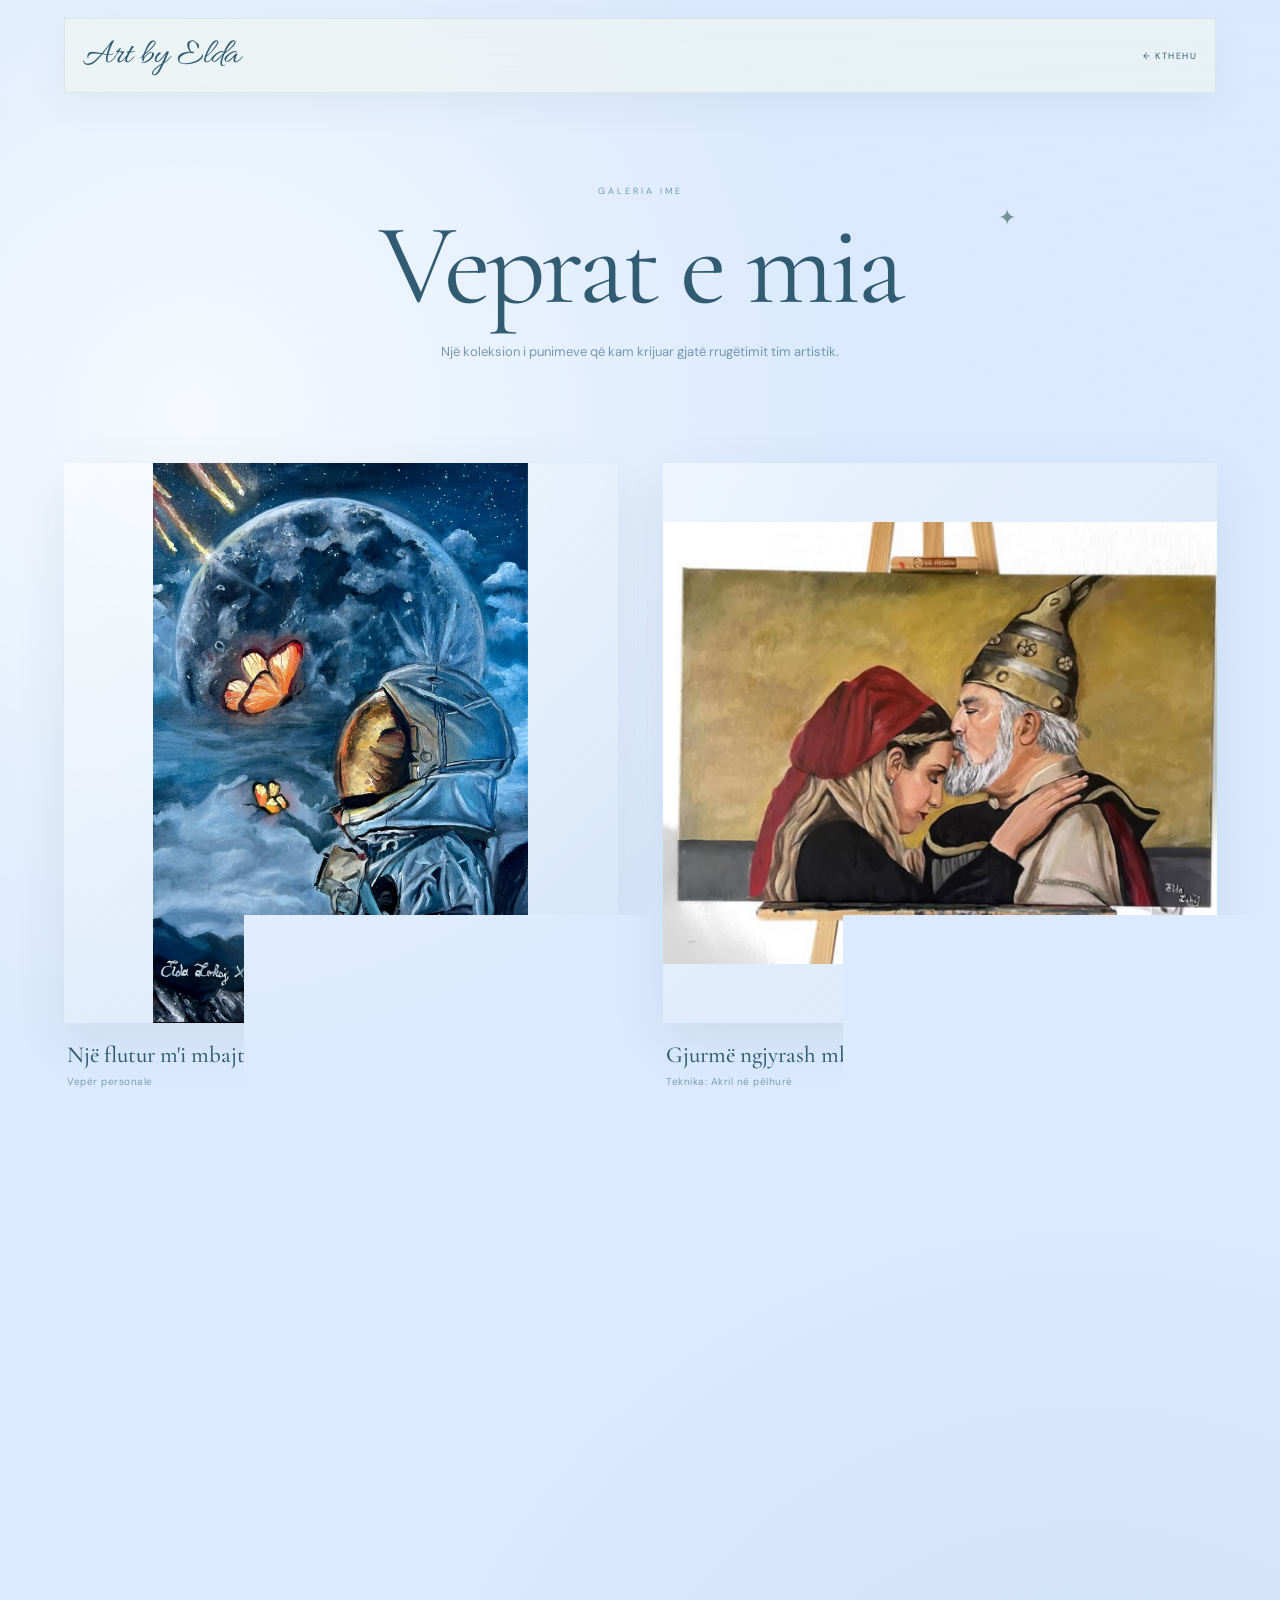
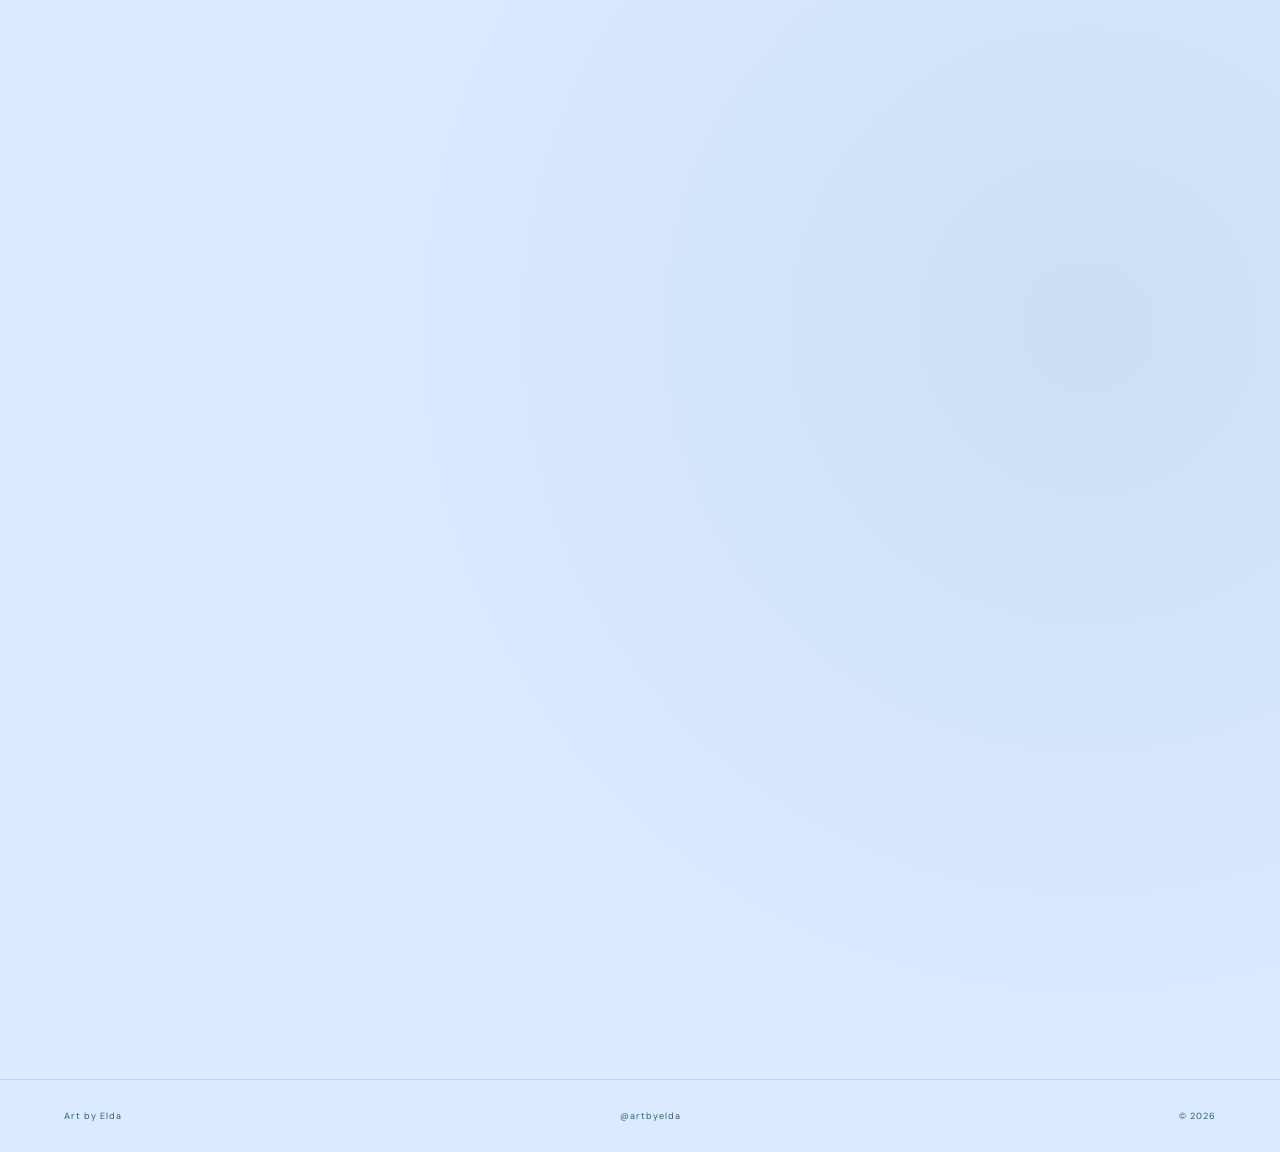
==== commit 296e3deb: "Update gallery.html" ====
--- a/gallery.html
+++ b/gallery.html
@@ -132,12 +132,12 @@
             <!-- Vepër e personalizuar -->
 
       <a class="gallery-piece"
-   href="5A969CB-6167-4909-8EE0-1D4D3ED34751.jpeg"
+   href="5A9696CB-6167-4909-8EE0-1D4D3ED34751.jpeg"
    target="_blank"
    rel="noopener noreferrer">
 
     <img
-        src="5A969CB-6167-4909-8EE0-1D4D3ED34751.jpeg"
+        src="5A9696CB-6167-4909-8EE0-1D4D3ED34751.jpeg"
         alt="Vepër e personalizuar">
 
     <div class="gallery-piece-info">
